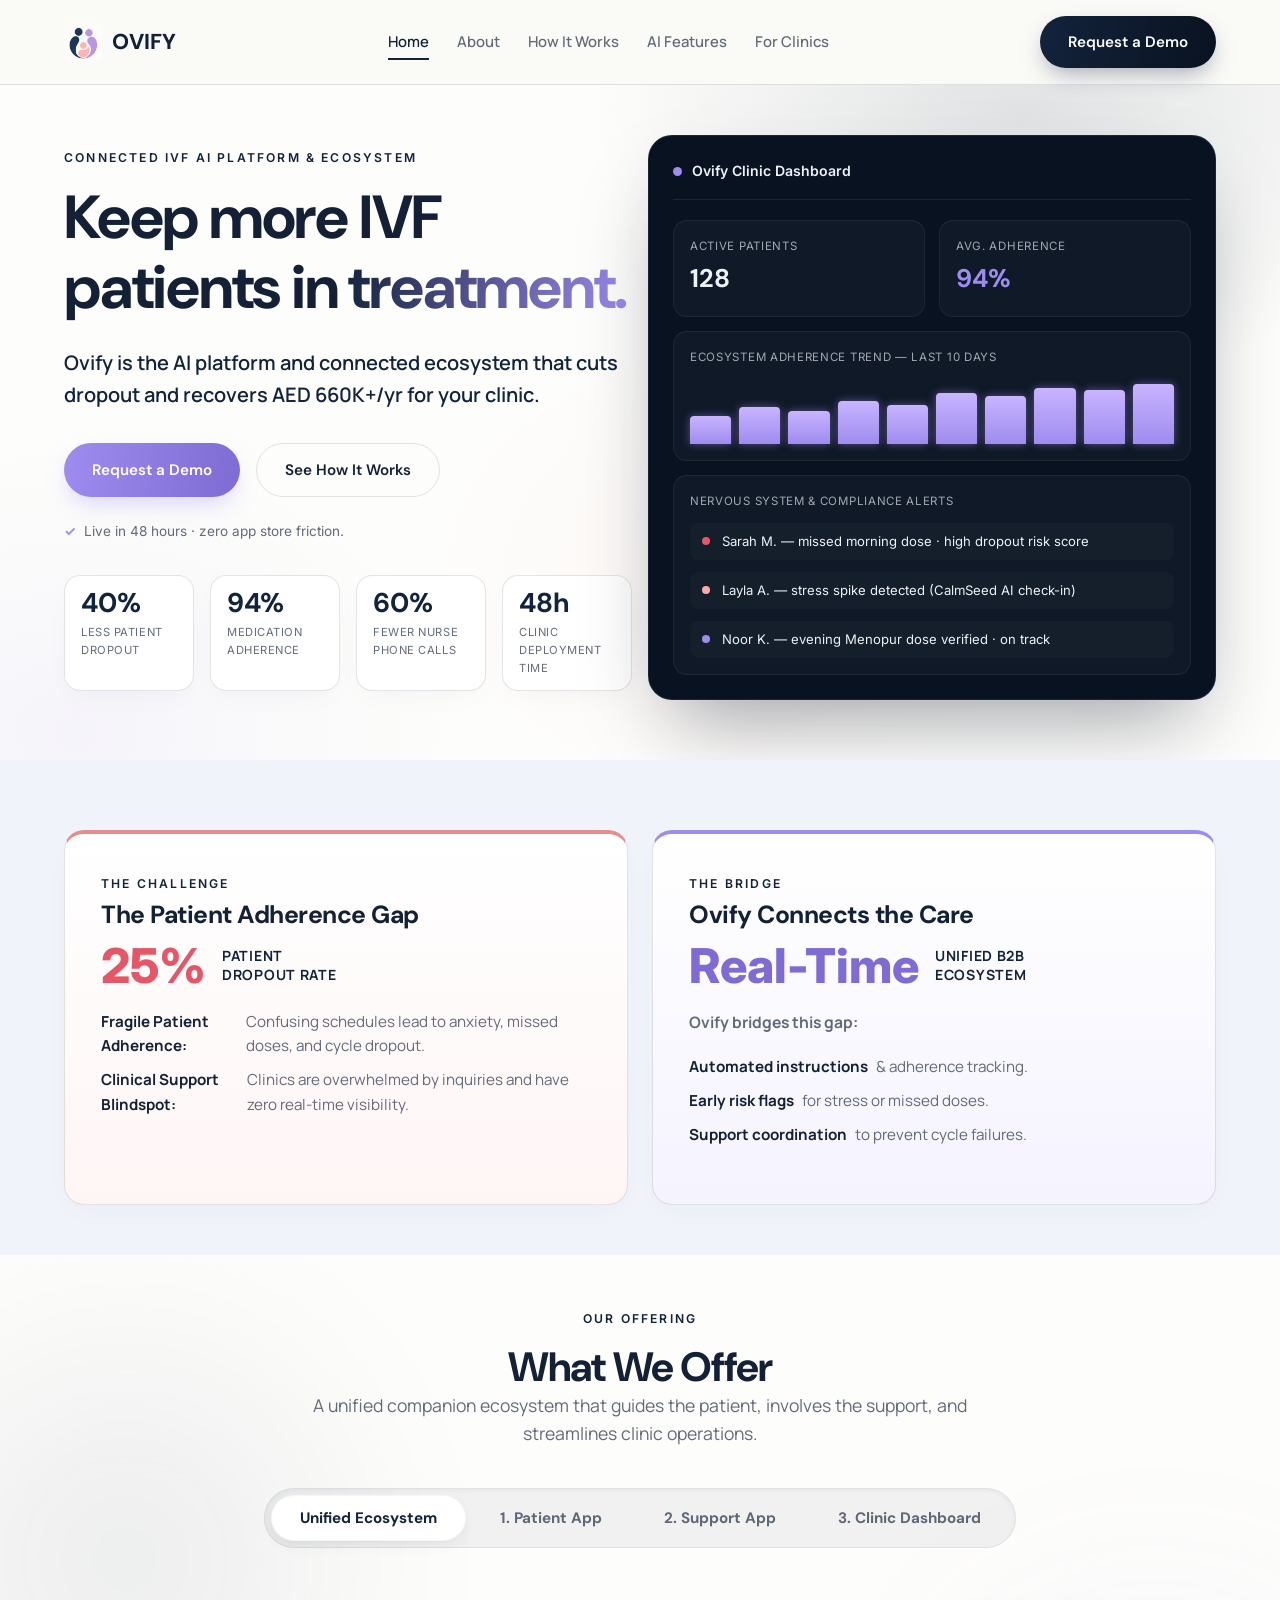
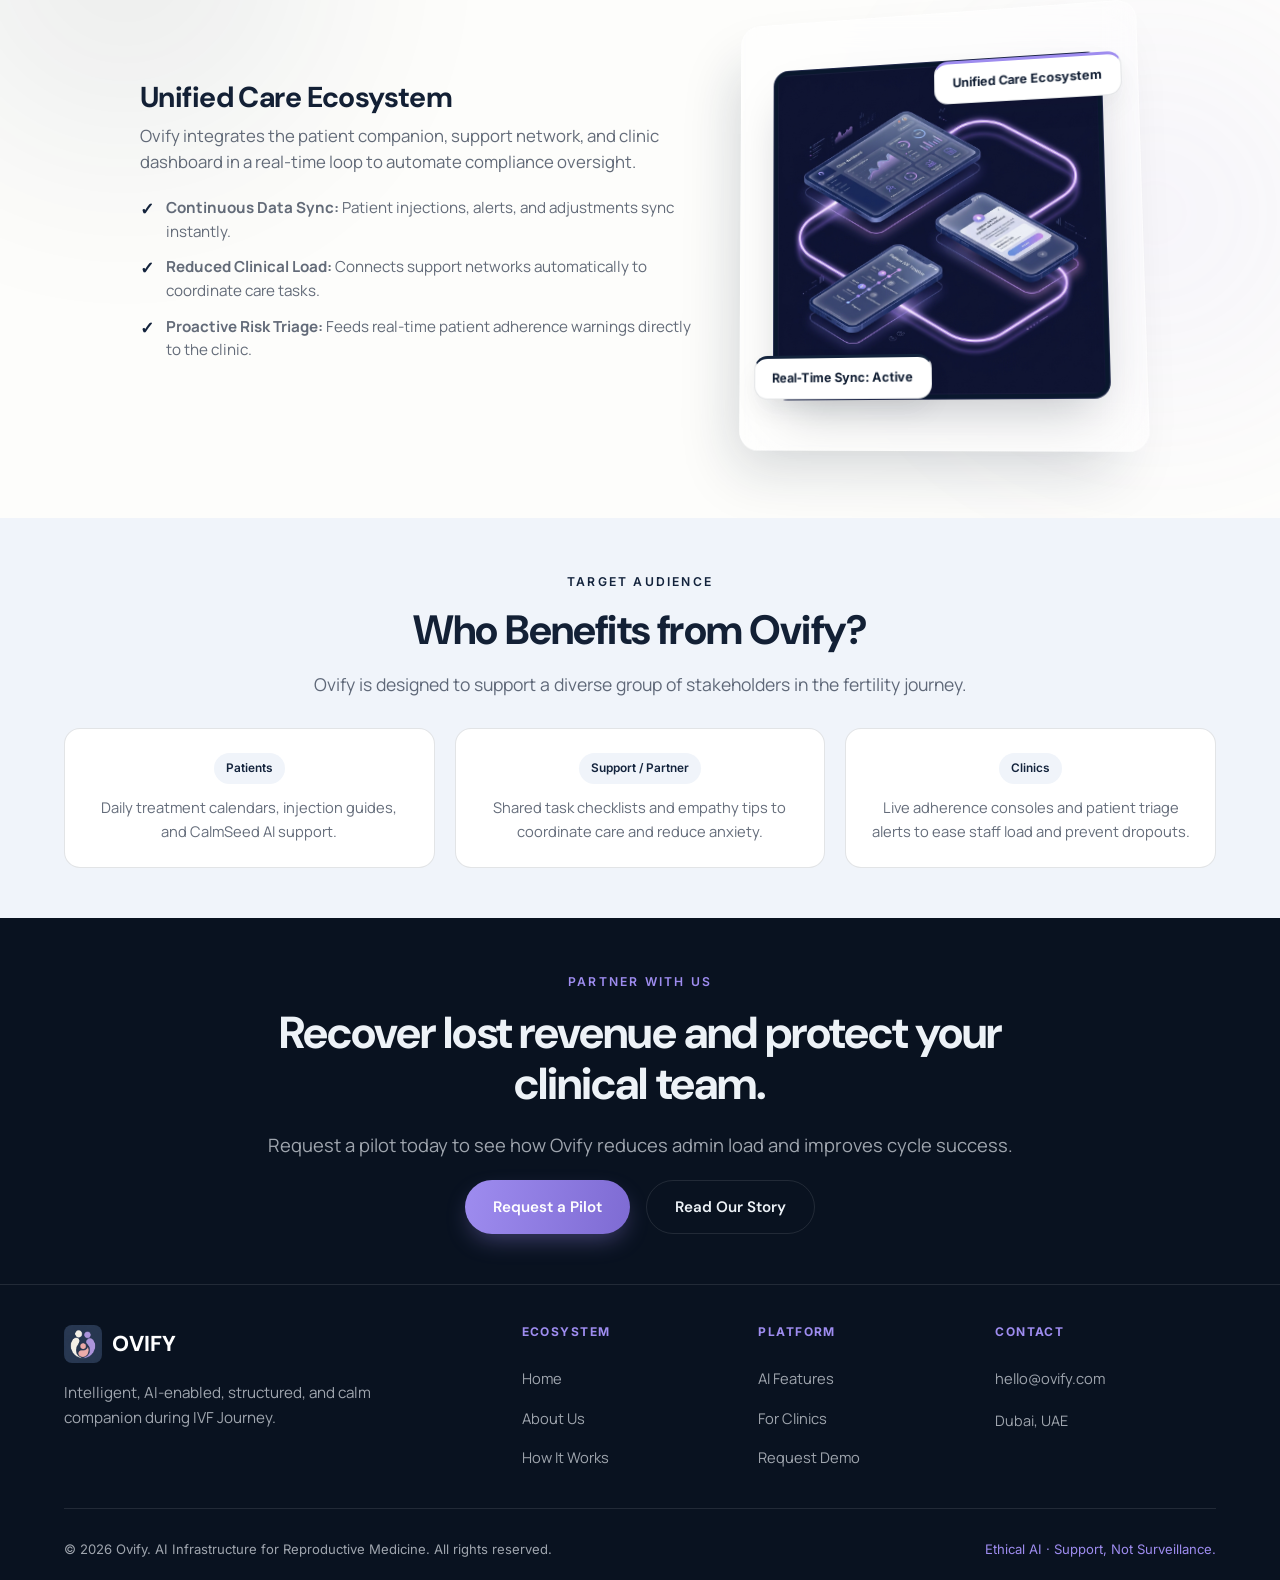
==== index.html @ 23c009db "Reconstruct premium Ovify homepage with refined B2B copy, interactive simulations, and assets" ====
<!DOCTYPE html>
<html lang="en">
<head>
  <meta charset="UTF-8" />
  <meta name="viewport" content="width=device-width, initial-scale=1.0" />
  <title>Ovify — IVF Support, Reimagined</title>
  <meta name="description" content="Ovify is your AI-powered companion, providing emotional grounding and clear protocol guidance for patients, support networks, and clinics through every step of IVF." />

  <link rel="preconnect" href="https://fonts.googleapis.com" />
  <link rel="preconnect" href="https://fonts.gstatic.com" crossorigin />
  <link href="https://fonts.googleapis.com/css2?family=DM+Sans:wght@500;600;700&family=Manrope:wght@400;500;600;700&family=Inter:wght@400;500;600&display=swap" rel="stylesheet" />

  <link rel="stylesheet" href="style.css" />

  <style>
    /* Hero-specific & Live Dashboard Mockup Styles */
    .hero {
      position: relative;
      overflow: hidden;
      padding: 50px 0 60px;
    }

    .hero::before {
      content: "";
      position: absolute;
      inset: 0;
      z-index: 0;
      background:
        radial-gradient(720px 460px at 80% 4%, rgba(19, 35, 60, 0.12), transparent 60%),
        radial-gradient(620px 480px at 6% 96%, rgba(158, 140, 239, 0.08), transparent 60%),
        radial-gradient(520px 380px at 58% 72%, rgba(255, 168, 168, 0.06), transparent 60%);
    }

    .hero .wrap {
      position: relative;
      z-index: 1;
    }

    .hero h1 {
      font-size: clamp(2.5rem, 5vw, 3.8rem);
      margin-bottom: 24px;
    }

    .hero .sub {
      font-size: 1.2rem;
      color: var(--text-dim-dark);
      margin-bottom: 36px;
      max-width: 580px;
    }

    .hero-cta {
      display: flex;
      gap: 16px;
      flex-wrap: wrap;
      margin-bottom: 24px;
    }

    .hero-note {
      font-family: var(--data);
      font-size: 0.85rem;
      color: var(--text-dim-dark);
      display: flex;
      align-items: center;
      gap: 8px;
    }

    .hero-note .tick {
      color: var(--success);
      font-weight: 700;
    }

    /* Stats grid */
    .stats {
      display: grid;
      grid-template-columns: repeat(4, 1fr);
      gap: 16px;
      margin-top: 32px;
      width: 100%;
    }

    .stat {
      border: 1px solid var(--line-dark);
      border-radius: 16px;
      padding: 12px 16px;
      background: var(--white);
      box-shadow: 0 10px 30px -10px rgba(19, 32, 53, 0.05);
      transition: transform 0.3s ease, box-shadow 0.3s ease, border-color 0.3s ease;
    }

    .stat:hover {
      transform: translateY(-2px);
      box-shadow: 0 16px 40px -12px rgba(19, 32, 53, 0.08);
      border-color: var(--lavender);
    }

    .stat .n {
      font-family: var(--head);
      font-weight: 700;
      font-size: 1.7rem;
      color: var(--navy);
      line-height: 1.1;
    }

    .stat .l {
      font-family: var(--data);
      font-size: 0.7rem;
      color: var(--text-dim-dark);
      margin-top: 6px;
      text-transform: uppercase;
      letter-spacing: 0.05em;
    }

    /* Live Clinic Dashboard Simulation Card */
    .mock {
      background: linear-gradient(162deg, var(--navy-deep), var(--dark-slate));
      border: 1px solid rgba(255, 255, 255, 0.08);
      border-radius: 24px;
      padding: 24px;
      box-shadow: 0 40px 80px -24px rgba(9, 18, 32, 0.4);
      color: var(--text-light);
    }

    .mock-top {
      display: flex;
      align-items: center;
      justify-content: space-between;
      margin-bottom: 20px;
      border-bottom: 1px solid rgba(255, 255, 255, 0.08);
      padding-bottom: 16px;
    }

    .mock-title {
      display: flex;
      align-items: center;
      gap: 10px;
      font-family: var(--data);
      font-size: 0.88rem;
      font-weight: 600;
    }

    .live-dot {
      width: 9px;
      height: 9px;
      border-radius: 50%;
      background: var(--success);
      box-shadow: 0 0 0 0 rgba(158, 140, 239, 0.7);
      animation: pulse 2s infinite;
    }

    @keyframes pulse {
      0% { box-shadow: 0 0 0 0 rgba(158, 140, 239, 0.6); }
      70% { box-shadow: 0 0 0 10px rgba(158, 140, 239, 0); }
      100% { box-shadow: 0 0 0 0 rgba(158, 140, 239, 0); }
    }

    .mock-tag {
      font-family: var(--data);
      font-size: 0.68rem;
      letter-spacing: 0.1em;
      text-transform: uppercase;
      color: var(--lavender);
      border: 1px solid rgba(158, 140, 239, 0.3);
      padding: 4px 10px;
      border-radius: 99px;
    }

    .mock-grid {
      display: grid;
      grid-template-columns: 1fr 1fr;
      gap: 14px;
    }

    .kpi {
      background: rgba(255, 255, 255, 0.03);
      border: 1px solid rgba(255, 255, 255, 0.06);
      border-radius: 14px;
      padding: 16px;
    }

    .kpi .k {
      font-family: var(--data);
      font-size: 0.72rem;
      text-transform: uppercase;
      letter-spacing: 0.06em;
      color: var(--text-dim-light);
    }

    .kpi .v {
      font-family: var(--head);
      font-weight: 700;
      font-size: 1.6rem;
      margin-top: 4px;
    }

    .kpi .v.success { color: var(--success); }

    .full {
      grid-column: 1 / -1;
    }

    .chart {
      display: flex;
      align-items: flex-end;
      gap: 8px;
      height: 64px;
      margin-top: 14px;
    }

    .chart span {
      flex: 1;
      border-radius: 4px 4px 0 0;
      background: linear-gradient(180deg, #C8B4FF, var(--lavender));
      box-shadow: 0 0 8px rgba(158, 140, 239, 0.5);
      opacity: 1;
      height: 8px;
      transition: height 1.2s cubic-bezier(0.16, 1, 0.3, 1);
    }

    .alert-item {
      display: flex;
      align-items: center;
      gap: 12px;
      font-family: var(--data);
      font-size: 0.82rem;
      margin-top: 12px;
      padding: 8px 12px;
      background: rgba(255, 255, 255, 0.02);
      border-radius: 8px;
    }

    .alert-item .dot {
      width: 8px;
      height: 8px;
      border-radius: 50%;
      flex-shrink: 0;
    }

    .dot.red { background: var(--error); }
    .dot.amber { background: var(--warning); }
    .dot.success { background: var(--success); }

    /* Why Ovify Exists Section */
    .why-exists {
      background: var(--white);
      position: relative;
    }

    .why-box {
      border: 1px solid var(--line-dark);
      border-radius: var(--radius);
      padding: 24px;
      background: var(--ivory);
      display: grid;
      grid-template-columns: 1fr 1fr;
      gap: 24px;
    }

    .why-text h3 {
      font-size: 1.8rem;
      margin-bottom: 20px;
    }

    .why-text p {
      margin-bottom: 18px;
      color: var(--text-dim-dark);
    }

    .quote-box {
      border-left: 3px solid var(--navy);
      padding-left: 20px;
      margin: 10px 0;
      font-style: italic;
    }

    /* Stakeholders */
    .stakeholders {
      display: grid;
      grid-template-columns: repeat(3, 1fr);
      gap: 20px;
      margin-top: 20px;
    }

    .stakeholder-card {
      border: 1px solid var(--line-dark);
      background: var(--white);
      border-radius: 16px;
      padding: 24px;
      text-align: center;
    }

    .stakeholder-card .tag {
      display: inline-block;
      padding: 6px 12px;
      background: var(--navy-light);
      color: var(--navy);
      border-radius: 99px;
      font-family: var(--data);
      font-size: 0.74rem;
      font-weight: 600;
      margin-bottom: 12px;
    }

    .stakeholder-card p {
      font-size: 0.92rem;
      color: var(--text-dim-dark);
    }

    @media (max-width: 992px) {
      .why-box {
        grid-template-columns: 1fr;
        gap: 32px;
        padding: 32px;
      }
      .stats {
        grid-template-columns: 1fr 1fr;
      }
      .stakeholders {
        grid-template-columns: 1fr;
      }
    }

    @media (max-width: 576px) {
      .stats {
        grid-template-columns: 1fr;
      }
    }

    .card-list {
      list-style: none;
      padding: 0;
      margin-top: 20px;
    }

    .card-list li {
      margin: 12px 0;
      display: flex;
      gap: 12px;
      align-items: flex-start;
      font-size: 0.95rem;
      color: var(--text-dim-dark);
      line-height: 1.55;
    }

    .card-list-check {
      color: var(--lavender);
      font-weight: bold;
      flex-shrink: 0;
      font-size: 1.05rem;
    }

    .card-list-check.navy {
      color: var(--navy);
    }

    /* Premium Dynamic Offer Section Styling */
    #offer {
      position: relative;
      overflow: hidden;
    }

    .offer-glow-container {
      position: absolute;
      inset: 0;
      pointer-events: none;
      z-index: 0;
    }

    .offer-glow-blob {
      position: absolute;
      width: 350px;
      height: 350px;
      border-radius: 50%;
      filter: blur(120px);
      opacity: 0.09;
    }
    .offer-glow-blob.navy-blob {
      background: var(--navy);
      top: 15%;
      left: -50px;
    }
    .offer-glow-blob.lavender-blob {
      background: var(--lavender);
      bottom: 15%;
      right: -50px;
    }

    /* Capsule Button Tab Selector */
    .capsule-wrapper {
      display: flex;
      justify-content: center;
      margin-bottom: 40px;
      position: relative;
      z-index: 5;
    }

    .capsule-selector {
      display: inline-flex;
      background: rgba(19, 35, 60, 0.05);
      border: 1px solid rgba(19, 35, 60, 0.07);
      padding: 6px;
      border-radius: 99px;
      position: relative;
      gap: 6px;
      box-shadow: inset 0 2px 4px rgba(19, 32, 53, 0.04);
    }

    .capsule-btn {
      border: none;
      background: transparent;
      padding: 12px 28px;
      font-family: var(--head);
      font-weight: 700;
      font-size: 0.95rem;
      color: var(--text-dim-dark);
      cursor: pointer;
      border-radius: 99px;
      z-index: 2;
      transition: all 0.3s cubic-bezier(0.16, 1, 0.3, 1);
      display: flex;
      align-items: center;
      gap: 8px;
    }

    .capsule-btn:hover {
      color: var(--text-dark);
    }

    .capsule-btn.active {
      color: var(--navy);
      background: var(--white);
      box-shadow: 0 6px 16px -4px rgba(19, 32, 53, 0.08), 0 2px 4px -2px rgba(19, 32, 53, 0.04);
      border: 1px solid rgba(19, 32, 53, 0.04);
    }

    /* Grid layout */
    .offer-ux-grid {
      display: grid;
      grid-template-columns: 1.15fr 0.85fr;
      gap: 32px;
      align-items: center;
      position: relative;
      z-index: 2;
      max-width: 1000px;
      margin: 0 auto;
    }

    /* Left details container */
    .offer-details-container {
      display: flex;
      flex-direction: column;
      justify-content: center;
    }

    .offer-features-panel {
      display: none;
      animation: fadeIn 0.45s cubic-bezier(0.16, 1, 0.3, 1) forwards;
    }

    .offer-features-panel.active {
      display: block;
    }

    .offer-features-panel h3 {
      font-size: 1.8rem;
      margin-bottom: 8px;
      color: var(--text-dark);
    }

    /* Right 3D Mockup Container */
    .mockup-3d-wrap {
      perspective: 1200px;
      position: relative;
      display: flex;
      justify-content: flex-start;
      align-items: center;
      height: 480px;
    }

    .mockup-3d {
      transform: rotateY(-12deg) rotateX(6deg) rotateZ(-2deg);
      transition: transform 0.6s cubic-bezier(0.16, 1, 0.3, 1), box-shadow 0.6s ease;
      box-shadow: -20px 30px 60px -15px rgba(19, 32, 53, 0.18);
    }

    .mockup-3d-wrap:hover .mockup-3d {
      transform: rotateY(-4deg) rotateX(2deg) rotateZ(0deg) translateY(-8px);
      box-shadow: -10px 40px 80px -20px rgba(19, 32, 53, 0.22);
    }

    /* Floating Badges */
    .floating-badge {
      position: absolute;
      background: var(--white);
      border: 1px solid var(--line-dark);
      border-radius: 14px;
      padding: 10px 18px;
      box-shadow: 0 12px 28px -6px rgba(19, 32, 53, 0.1);
      font-family: var(--data);
      font-size: 0.8rem;
      font-weight: 700;
      display: flex;
      align-items: center;
      gap: 8px;
      z-index: 10;
      pointer-events: none;
      animation: floatBadge 4s infinite ease-in-out;
      transition: all 0.3s ease;
    }

    .floating-badge.badge-top {
      top: 50px;
      right: 15px;
      border-top: 3px solid var(--lavender);
      animation-delay: 0s;
    }

    .floating-badge.badge-bottom {
      bottom: 50px;
      left: 15px;
      border-top: 3px solid var(--navy);
      animation-delay: 2s;
    }

    @keyframes floatBadge {
      0%, 100% { transform: translateY(0); }
      50% { transform: translateY(-8px); }
    }

    /* Preview Container inside 3D frame */
    .offer-preview-container {
      background: rgba(255, 255, 255, 0.4);
      border: 1px solid rgba(255, 255, 255, 0.6);
      border-radius: var(--radius);
      padding: 24px;
      backdrop-filter: blur(20px);
      display: flex;
      flex-direction: column;
      justify-content: center;
      align-items: center;
      min-height: 440px;
      width: 100%;
      max-width: 420px;
    }

    .preview-screen {
      width: 100%;
      height: 100%;
      display: none;
      flex-direction: column;
      animation: scaleIn 0.4s cubic-bezier(0.16, 1, 0.3, 1) forwards;
    }

    .preview-screen.active {
      display: flex;
    }

    /* Phone Mockup Styling */
    .phone-mockup {
      width: 250px;
      height: 370px;
      background: var(--white);
      border: 9px solid var(--navy);
      border-radius: 38px;
      box-shadow: 0 24px 48px -12px rgba(19, 32, 53, 0.15);
      margin: 0 auto;
      overflow: hidden;
      display: flex;
      flex-direction: column;
      font-family: var(--body);
    }

    .phone-bar {
      height: 18px;
      background: var(--navy-light);
      display: flex;
      justify-content: space-between;
      align-items: center;
      padding: 0 16px;
      font-size: 0.65rem;
      color: var(--text-dim-dark);
      font-weight: 700;
    }

    .phone-body {
      padding: 14px;
      flex-grow: 1;
      display: flex;
      flex-direction: column;
      gap: 10px;
      overflow-y: auto;
      background: var(--ivory);
    }

    /* Desktop Mockup Styling */
    .desktop-mockup {
      width: 100%;
      height: 330px;
      background: var(--white);
      border: 1px solid var(--line-dark);
      border-radius: 16px;
      box-shadow: 0 24px 48px -12px rgba(19, 32, 53, 0.12);
      overflow: hidden;
      display: flex;
      flex-direction: column;
    }

    .desktop-header {
      height: 28px;
      background: var(--navy-light);
      border-bottom: 1px solid var(--line-dark);
      display: flex;
      align-items: center;
      padding: 0 12px;
      gap: 6px;
    }

    .desktop-dot {
      width: 8px;
      height: 8px;
      border-radius: 50%;
      background: rgba(19, 32, 53, 0.15);
    }
    .desktop-dot.red { background: #FF5F56; }
    .desktop-dot.amber { background: #FFBD2E; }
    .desktop-dot.green { background: #27C93F; }

    .desktop-body {
      flex-grow: 1;
      padding: 16px;
      background: var(--white);
      display: flex;
      flex-direction: column;
      gap: 14px;
    }

    /* Interactive elements */
    .mini-card {
      background: var(--white);
      border: 1px solid var(--line-dark);
      border-radius: 12px;
      padding: 12px;
      box-shadow: 0 4px 12px rgba(0,0,0,0.02);
      position: relative;
      text-align: left;
    }

    .action-btn {
      width: 100%;
      background: var(--lavender);
      color: var(--white);
      border: none;
      padding: 10px;
      border-radius: 8px;
      font-weight: 700;
      font-size: 0.82rem;
      cursor: pointer;
      transition: all 0.2s ease;
      display: flex;
      justify-content: center;
      align-items: center;
      gap: 6px;
    }
    .action-btn:hover {
      background: var(--lavender-deep);
      transform: translateY(-1px);
    }
    .action-btn.navy-btn {
      background: var(--navy);
    }
    .action-btn.navy-btn:hover {
      background: var(--navy-deep);
    }

    /* Animations */
    @keyframes fadeIn {
      from { opacity: 0; transform: translateY(8px); }
      to { opacity: 1; transform: none; }
    }
    @keyframes scaleIn {
      from { opacity: 0; transform: scale(0.96); }
      to { opacity: 1; transform: scale(1); }
    }

    /* CalmSeed breathing checkin animation */
    .breathing-overlay {
      display: none;
      position: absolute;
      inset: 0;
      background: rgba(253, 253, 251, 0.98);
      z-index: 10;
      flex-direction: column;
      align-items: center;
      justify-content: center;
      padding: 16px;
      text-align: center;
      animation: fadeIn 0.3s ease;
    }

    .breathing-circle-wrap {
      width: 100px;
      height: 100px;
      display: flex;
      align-items: center;
      justify-content: center;
      position: relative;
      margin-bottom: 12px;
    }

    .breathing-circle {
      width: 40px;
      height: 40px;
      background: var(--lavender-light);
      border: 2px solid var(--lavender);
      border-radius: 50%;
      position: absolute;
      transition: all 4s ease-in-out;
      animation: breatheAnimation 8s infinite ease-in-out;
      opacity: 0.8;
    }

    @keyframes breatheAnimation {
      0%, 100% { transform: scale(1); background: var(--lavender-light); }
      50% { transform: scale(1.6); background: #E6E2FF; }
    }

    @media (max-width: 992px) {
      .offer-ux-grid {
        grid-template-columns: 1fr;
        gap: 40px;
      }

      .mockup-3d-wrap {
        height: auto;
      }

      .mockup-3d {
        transform: none;
      }

      .mockup-3d-wrap:hover .mockup-3d {
        transform: none;
      }

      .floating-badge {
        display: none;
      }
    }
  </style>
</head>
<body>

  <!-- ===== HEADER ===== -->
  <header id="header">
    <div class="wrap nav">
      <a href="index.html" class="brand">
        <img src="assets/Logo-OvaSync.jpg" alt="Ovify logo" />
        OVIFY
      </a>
      <nav class="nav-links">
        <a href="index.html" class="active">Home</a>
        <a href="about.html">About</a>
        <a href="how-it-works.html">How It Works</a>
        <a href="ai-features.html">AI Features</a>
        <a href="for-clinics.html">For Clinics</a>
      </nav>
      <a href="contact.html" class="btn btn-primary">Request a Demo</a>
      <button class="burger" id="burger">☰</button>
    </div>
  </header>
  <div class="mmenu" id="mmenu">
    <a href="index.html" class="active">Home</a>
    <a href="about.html">About</a>
    <a href="how-it-works.html">How It Works</a>
    <a href="ai-features.html">AI Features</a>
    <a href="for-clinics.html">For Clinics</a>
    <a href="contact.html">Request a Demo</a>
  </div>

  <!-- ===== HERO SECTION ===== -->
  <section class="hero">
    <div class="wrap grid-2">
      <div class="reveal">
        <span class="eyebrow">Connected IVF AI Platform &amp; Ecosystem</span>
        <h1>Keep more IVF patients in <span class="grad-text">treatment.</span></h1>
        <p class="sub" style="font-weight: 600; color: var(--navy); margin-bottom: 32px; font-size: 1.25rem;">
          Ovify is the AI platform and connected ecosystem that cuts dropout and recovers AED 660K+/yr for your clinic.
        </p>

        <div class="hero-cta" style="margin-bottom: 24px;">
          <a href="contact.html" class="btn btn-accent">Request a Demo</a>
          <a href="how-it-works.html" class="btn btn-ghost">See How It Works</a>
        </div>
        <div class="hero-note" style="margin-bottom: 24px;">
          <span class="tick">✓</span> Live in 48 hours · zero app store friction.
        </div>

        <!-- Stats Grid -->
        <div class="stats" id="stats">
          <div class="stat">
            <div class="n" data-count="40" data-suffix="%">0%</div>
            <div class="l">Less Patient Dropout</div>
          </div>
          <div class="stat">
            <div class="n" data-count="94" data-suffix="%">0%</div>
            <div class="l">Medication Adherence</div>
          </div>
          <div class="stat">
            <div class="n" data-count="60" data-suffix="%">0%</div>
            <div class="l">Fewer Nurse Phone Calls</div>
          </div>
          <div class="stat">
            <div class="n" data-count="48" data-suffix="h">0h</div>
            <div class="l">Clinic Deployment Time</div>
          </div>
        </div>
      </div>

      <!-- Live Dashboard Simulation Mockup -->
      <div class="mock reveal" id="mock">
        <div class="mock-top">
          <div class="mock-title"><span class="live-dot"></span>Ovify Clinic Dashboard</div>
        </div>
        <div class="mock-grid">
          <div class="kpi"><div class="k">Active Patients</div><div class="v">128</div></div>
          <div class="kpi"><div class="k">Avg. Adherence</div><div class="v success">94%</div></div>
          <div class="kpi full">
            <div class="k">Ecosystem Adherence Trend — Last 10 Days</div>
            <div class="chart" id="chart">
              <span data-h="45"></span>
              <span data-h="58"></span>
              <span data-h="52"></span>
              <span data-h="68"></span>
              <span data-h="62"></span>
              <span data-h="80"></span>
              <span data-h="75"></span>
              <span data-h="88"></span>
              <span data-h="85"></span>
              <span data-h="94"></span>
            </div>
          </div>
          <div class="kpi full">
            <div class="k">Nervous System &amp; Compliance Alerts</div>
            <div class="alert-item">
              <span class="dot red"></span>
              <span>Sarah M. — missed morning dose · high dropout risk score</span>
            </div>
            <div class="alert-item">
              <span class="dot amber"></span>
              <span>Layla A. — stress spike detected (CalmSeed AI check-in)</span>
            </div>
            <div class="alert-item">
              <span class="dot success"></span>
              <span>Noor K. — evening Menopur dose verified · on track</span>
            </div>
          </div>
        </div>
      </div>
    </div>
  </section>

  <!-- ===== WHY FERTIQ EXISTS ===== -->
  <!-- ===== WHY OVIFY EXISTS ===== -->
  <section class="why-exists alt">
    <div class="wrap">
      <div class="why-grid reveal">
        <!-- Left Column: The Gap -->
        <div class="why-card challenge-card">
          <div>
            <span class="eyebrow" style="margin-bottom: 8px;">The Challenge</span>
            <h3>The Patient Adherence Gap</h3>
            <div class="why-stat-box">
              <span class="why-stat-number">25%</span>
              <span class="why-stat-label">Patient<br>Dropout Rate</span>
            </div>
            <ul class="bullet-list">
              <li><strong>Fragile Patient Adherence:</strong> Confusing schedules lead to anxiety, missed doses, and cycle dropout.</li>
              <li><strong>Clinical Support Blindspot:</strong> Clinics are overwhelmed by inquiries and have zero real-time visibility.</li>
            </ul>
          </div>
        </div>

        <!-- Right Column: The Bridge -->
        <div class="why-card solution-card">
          <div>
            <span class="eyebrow" style="margin-bottom: 8px;">The Bridge</span>
            <h3>Ovify Connects the Care</h3>
            <div class="why-stat-box">
              <span class="why-stat-number">Real-Time</span>
              <span class="why-stat-label">Unified B2B<br>Ecosystem</span>
            </div>
            <p><strong>Ovify bridges this gap:</strong></p>
            <ul class="bullet-list">
              <li><strong>Automated instructions</strong> &amp; adherence tracking.</li>
              <li><strong>Early risk flags</strong> for stress or missed doses.</li>
              <li><strong>Support coordination</strong> to prevent cycle failures.</li>
            </ul>
          </div>
        </div>
      </div>
    </div>
  </section>

  <!-- ===== WHAT WE OFFER ===== -->
  <section id="offer">
    <!-- Glow blobs inside the section background -->
    <div class="offer-glow-container">
      <div class="offer-glow-blob navy-blob"></div>
      <div class="offer-glow-blob lavender-blob"></div>
    </div>

        <div class="wrap">
      <!-- Centered Section Header -->
      <div class="sec-head reveal" style="text-align: center; margin-bottom: 40px;">
        <span class="eyebrow">Our Offering</span>
        <h2>What We Offer</h2>
        <p style="max-width: 680px; margin: 0 auto;">A unified companion ecosystem that guides the patient, involves the support, and streamlines clinic operations.</p>
      </div>

      <!-- Tab Selector Capsule -->
      <div class="capsule-wrapper reveal">
        <div class="capsule-selector">
          <button class="capsule-btn active" onclick="switchOfferTab('ecosystem')">
            Unified Ecosystem
          </button>
          <button class="capsule-btn" onclick="switchOfferTab('patient')">
            1. Patient App
          </button>
          <button class="capsule-btn" onclick="switchOfferTab('support')">
            2. Support App
          </button>
          <button class="capsule-btn" onclick="switchOfferTab('clinic')">
            3. Clinic Dashboard
          </button>
        </div>
      </div>

      <!-- Two Column Interactive UX Grid -->
      <div class="offer-ux-grid">
        <!-- Left side: Features detail panels -->
        <div class="offer-details-container reveal">
          <!-- Unified Ecosystem Panel -->
          <div class="offer-features-panel active" id="features-ecosystem">
            <h3>Unified Care Ecosystem</h3>
            <p style="color: var(--text-dim-dark); font-size: 1.05rem; margin-bottom: 20px;">
              Ovify integrates the patient companion, support network, and clinic dashboard in a real-time loop to automate compliance oversight.
            </p>
            <ul class="card-list">
              <li>
                <span class="card-list-check navy">✓</span>
                <span><b>Continuous Data Sync:</b> Patient injections, alerts, and adjustments sync instantly.</span>
              </li>
              <li>
                <span class="card-list-check navy">✓</span>
                <span><b>Reduced Clinical Load:</b> Connects support networks automatically to coordinate care tasks.</span>
              </li>
              <li>
                <span class="card-list-check navy">✓</span>
                <span><b>Proactive Risk Triage:</b> Feeds real-time patient adherence warnings directly to the clinic.</span>
              </li>
            </ul>
          </div>

          <!-- Patient App Panel -->
          <div class="offer-features-panel" id="features-patient">
            <h3>1. Patient App</h3>
            <p style="color: var(--text-dim-dark); font-size: 1.05rem; margin-bottom: 20px;">
              White-labeled mobile application that guides patients day-by-day, turning clinic prescriptions into stress-free scheduled actions.
            </p>
            <ul class="card-list">
              <li>
                <span class="card-list-check navy">✓</span>
                <span><b>Daily Protocol Roadmap:</b> Turns complex clinical prescriptions into structured, scheduled checklists and injection guides.</span>
              </li>
              <li>
                <span class="card-list-check navy">✓</span>
                <span><b>CalmSeed Emotional AI:</b> Rhythmical voice analysis and stress-screening with guided respiration to manage pre-injection anxiety.</span>
              </li>
              <li>
                <span class="card-list-check navy">✓</span>
                <span><b>Smart Reminders:</b> Persistent alerts that adapt to user behavior to prevent missed or late injections.</span>
              </li>
            </ul>
          </div>

          <!-- Support/Partner App Panel -->
          <div class="offer-features-panel" id="features-support">
            <h3>2. Support App</h3>
            <p style="color: var(--text-dim-dark); font-size: 1.05rem; margin-bottom: 20px;">
              A collaborative space that involves partners, family, or friends in the fertility journey, sharing the burden and eliminating confusion.
            </p>
            <ul class="card-list">
              <li>
                <span class="card-list-check">✓</span>
                <span><b>Coordinated Action Lists:</b> Shared checklists ensure everyone knows exactly how and when to assist.</span>
              </li>
              <li>
                <span class="card-list-check">✓</span>
                <span><b>Empathy Tips &amp; Prompts:</b> Timely, scientifically backed notifications helping support networks coordinate daily care tasks.</span>
              </li>
              <li>
                <span class="card-list-check">✓</span>
                <span><b>Real-time Adherence Log:</b> Support members receive immediate notifications when doses are checked off, keeping everyone synced.</span>
              </li>
            </ul>
          </div>

          <!-- Clinic Dashboard Panel -->
          <div class="offer-features-panel" id="features-clinic">
            <h3>3. Clinic Dashboard</h3>
            <p style="color: var(--text-dim-dark); font-size: 1.05rem; margin-bottom: 20px;">
              Predictive AI dashboard that tracks patient adherence and flags cycle dropout risks in real time.
            </p>
            <ul class="card-list">
              <li>
                <span class="card-list-check">✓</span>
                <span><b>AI-Enabled Triage Escalation:</b> Automatically identifies early compliance warning signals and alerts nurses before critical dosing windows are missed.</span>
              </li>
              <li>
                <span class="card-list-check">✓</span>
                <span><b>Predictive Dropout Analytics:</b> Forecasts patient dropout risk using voice metrics, stress indices, and behavioral timelines to enable timely clinical support.</span>
              </li>
              <li>
                <span class="card-list-check">✓</span>
                <span><b>Active Adherence Overview:</b> Instant dashboards of completed doses, stress patterns, and real-time patient status logs.</span>
              </li>
            </ul>
          </div>
        </div>

        <!-- Right side: Device Mockups with 3D tilts -->
        <div class="mockup-3d-wrap reveal">
          <div class="offer-preview-container mockup-3d">
            <!-- Floating badges (positioned absolute) -->
            <div class="floating-badge badge-top" id="badge-top">Unified Care Ecosystem</div>
            <div class="floating-badge badge-bottom" id="badge-bottom">Real-Time Sync: Active</div>

            <!-- Screen 0: Unified Ecosystem image mockup -->
            <div class="preview-screen active" id="screen-ecosystem" style="text-align: center; justify-content: center; align-items: center; height: 100%;">
              <img src="assets/ecosystem_essence.png" alt="Unified care loop: patient, support, and clinic" style="max-width: 100%; max-height: 340px; aspect-ratio: 1/1; border-radius: 16px; border: 1px solid rgba(158, 140, 239, 0.15); box-shadow: 0 24px 48px -16px rgba(9, 18, 32, 0.25); background: #0A182E; padding: 4px;" />
            </div>

            <!-- Screen 1: Patient Companion Phone mockup -->
            <div class="preview-screen" id="screen-patient">
              <div class="phone-mockup">
                <div class="phone-bar">
                  <span>9:41</span>
                  <span style="display: inline-flex; align-items: center; gap: 4px;">
                    <svg width="12" height="10" viewBox="0 0 12 10" fill="currentColor" style="opacity: 0.85;"><rect x="0" y="7" width="2" height="3" rx="0.5"/><rect x="3" y="5" width="2" height="5" rx="0.5"/><rect x="6" y="3" width="2" height="7" rx="0.5"/><rect x="9" y="0" width="2" height="10" rx="0.5"/></svg>
                    <svg width="14" height="10" viewBox="0 0 14 10" fill="none" stroke="currentColor" stroke-width="1.2" style="opacity: 0.85;"><rect x="1" y="1" width="10" height="8" rx="1.5"/><path d="M12 3v4" stroke-linecap="round"/></svg>
                  </span>
                </div>
                <div class="phone-body">
                  <div style="font-weight: 700; font-size: 0.85rem; color: var(--navy); margin-bottom: 4px; text-align: left;">Ovify Companion</div>

                  <!-- Injection Card -->
                  <div class="mini-card" id="phone-inject-card">
                    <div style="font-size: 0.72rem; font-weight: bold; color: var(--text-dim-dark); text-transform: uppercase;">Tonight's Action</div>
                    <div style="font-size: 0.82rem; font-weight: bold; color: var(--text-dark); margin: 4px 0;">Inject Menopur 150 IU</div>
                    <div style="font-size: 0.68rem; color: var(--text-dim-dark); margin-bottom: 10px; display: flex; align-items: center; gap: 4px;">
                      <svg width="11" height="11" viewBox="0 0 24 24" fill="none" stroke="currentColor" stroke-width="2" stroke-linecap="round" stroke-linejoin="round" style="flex-shrink: 0;"><circle cx="12" cy="12" r="10"></circle><polyline points="12 6 12 12 16 14"></polyline></svg>
                      Scheduled for 7:00 PM
                    </div>
                    <button class="action-btn navy-btn" id="btn-confirm-inject" onclick="simulateInjectionConfirm()">
                      Confirm Injection
                    </button>
                  </div>

                  <!-- CalmSeed Card -->
                  <div class="mini-card">
                    <div style="font-size: 0.72rem; font-weight: bold; color: var(--text-dim-dark); text-transform: uppercase;">CalmSeed AI</div>
                    <div style="font-size: 0.78rem; color: var(--text-dark); margin: 4px 0 8px;">How are you feeling?</div>
                    <div style="display: flex; gap: 8px; justify-content: space-between;">
                      <button style="flex: 1; border: 1px solid var(--line-dark); padding: 6px; border-radius: 6px; background: var(--white); font-size: 0.7rem; cursor: pointer;" onclick="startBreathingSim('calm')">Calm</button>
                      <button style="flex: 1; border: 1px solid var(--line-dark); padding: 6px; border-radius: 6px; background: var(--white); font-size: 0.7rem; cursor: pointer;" onclick="startBreathingSim('anxious')">Tense</button>
                    </div>
                  </div>
                </div>
              </div>

              <!-- Hidden Breathing Overlay Simulation -->
              <div class="breathing-overlay" id="breath-sim">
                <div class="breathing-circle-wrap">
                  <div class="breathing-circle"></div>
                </div>
                <div style="font-weight: bold; font-size: 0.9rem; color: var(--navy);" id="breath-text">CalmSeed Respiration Assist</div>
                <p style="font-size: 0.75rem; margin: 4px 0 12px; color: var(--text-dim-dark);">Follow the expanding circle: Breathe in... hold... breathe out.</p>
                <button class="action-btn navy-btn" style="width: auto; padding: 6px 14px; font-size: 0.72rem;" onclick="stopBreathingSim()">Exit Check-in</button>
              </div>
            </div>

            <!-- Screen 2: Support Portal Phone mockup -->
            <div class="preview-screen" id="screen-support">
              <div class="phone-mockup">
                <div class="phone-bar">
                  <span>9:41</span>
                  <span style="display: inline-flex; align-items: center; gap: 4px;">
                    <svg width="12" height="10" viewBox="0 0 12 10" fill="currentColor" style="opacity: 0.85;"><rect x="0" y="7" width="2" height="3" rx="0.5"/><rect x="3" y="5" width="2" height="5" rx="0.5"/><rect x="6" y="3" width="2" height="7" rx="0.5"/><rect x="9" y="0" width="2" height="10" rx="0.5"/></svg>
                    <svg width="14" height="10" viewBox="0 0 14 10" fill="none" stroke="currentColor" stroke-width="1.2" style="opacity: 0.85;"><rect x="1" y="1" width="10" height="8" rx="1.5"/><path d="M12 3v4" stroke-linecap="round"/></svg>
                  </span>
                </div>
                <div class="phone-body">
                  <div style="font-weight: 700; font-size: 0.85rem; color: var(--navy); margin-bottom: 4px; text-align: left;">Support App</div>

                  <!-- Adherence Card -->
                  <div class="mini-card" style="border-left: 3px solid var(--lavender);">
                    <div style="font-size: 0.72rem; font-weight: bold; color: var(--lavender-deep); text-transform: uppercase;">Sarah's Progress</div>
                    <div style="font-size: 0.82rem; font-weight: bold; color: var(--text-dark); margin: 4px 0;">Menopur Dose Complete</div>
                    <div style="font-size: 0.68rem; color: var(--success); font-weight: bold;">Logged at 7:02 PM ✓</div>
                  </div>

                  <!-- Coordinated Care Card -->
                  <div class="mini-card" id="support-milestone-card">
                    <div style="font-size: 0.72rem; font-weight: bold; color: var(--lavender-deep); text-transform: uppercase; margin-bottom: 4px;">Milestone Coordination</div>
                    <div style="font-size: 0.8rem; font-weight: bold; color: var(--text-dark); margin-bottom: 4px;">Ultrasound Scan Appointment</div>
                    <div style="font-size: 0.68rem; color: var(--text-dim-dark); margin-bottom: 8px;">⏰ Tomorrow at 8:30 AM · Dubai Clinic</div>
                    <div id="support-milestone-action" style="display: flex; justify-content: space-between; align-items: center;">
                      <span style="font-size: 0.62rem; color: var(--text-dim-dark);">Task: Drive Sarah to Clinic</span>
                      <button style="font-size: 0.65rem; padding: 3px 8px; background: var(--lavender); color: var(--white); border: none; border-radius: 4px; cursor: pointer;" onclick="confirmDriveTask()">Accept Task</button>
                    </div>
                  </div>

                  <!-- Empathy Tips Card -->
                  <div class="mini-card" style="background: var(--lavender-light); border-color: rgba(158, 140, 239, 0.2);">
                    <div style="font-size: 0.72rem; font-weight: bold; color: var(--lavender-deep); text-transform: uppercase;">Empathy Tip</div>
                    <div style="font-size: 0.75rem; color: var(--text-dark); margin-top: 4px;">
                      Sarah's hormone levels peak tonight. Take over meal prep and suggest a 5-min walk to ease stress.
                    </div>
                  </div>
                </div>
              </div>
            </div>

            <!-- Screen 3: Clinic Console Desktop mockup -->
                        <!-- Screen 3: Clinic Dashboard Desktop mockup -->
                                </div>
                  </div>
                </div>
              </div>

              <!-- Screen 3: Clinic Dashboard Desktop mockup -->
              <div class="preview-screen" id="screen-clinic">
                <div class="desktop-body" style="gap: 10px;">
                  <div style="display: flex; justify-content: space-between; align-items: center; border-bottom: 1px solid var(--line-dark); padding-bottom: 6px; text-align: left;">
                    <span style="font-weight: 700; font-size: 0.8rem; color: var(--navy);">Clinic Dashboard</span>
                    <span style="font-size: 0.6rem; padding: 2px 6px; background: rgba(39, 201, 63, 0.1); color: var(--success); border-radius: 4px; font-weight: bold;">AI ACTIVE</span>
                  </div>

                  <!-- Mini Stats & Graph Row -->
                  <div style="display: grid; grid-template-columns: 1fr 1.2fr; gap: 8px;">
                    <!-- Stat Card -->
                    <div style="background: var(--navy-light); border: 1px solid var(--line-dark); border-radius: 6px; padding: 6px; text-align: left; display: flex; flex-direction: column; justify-content: center;">
                      <div style="font-size: 0.52rem; font-weight: bold; color: var(--text-dim-dark); text-transform: uppercase; letter-spacing: 0.5px;">Clinic Risk Forecast</div>
                      <div style="font-size: 0.82rem; font-weight: 800; color: var(--navy); margin: 1px 0;">98.4% <span style="font-size: 0.55rem; color: var(--success); font-weight: bold;">✓ Optimal</span></div>
                      <div style="font-size: 0.52rem; color: var(--text-dim-dark);">AI dropout risk: Low</div>
                    </div>

                    <!-- SVG Sparkline Graph -->
                    <div style="background: var(--white); border: 1px solid var(--line-dark); border-radius: 6px; padding: 4px 6px; display: flex; flex-direction: column; justify-content: space-between; position: relative;">
                      <div style="font-size: 0.52rem; font-weight: bold; color: var(--text-dim-dark); text-transform: uppercase; text-align: left;">Adherence Trend (AI Predictor)</div>
                      <div style="height: 18px; margin-top: 2px; overflow: visible;">
                        <svg viewBox="0 0 100 30" width="100%" height="100%" preserveAspectRatio="none" style="overflow: visible;">
                          <defs>
                            <linearGradient id="sparkline-grad" x1="0" y1="0" x2="0" y2="1">
                              <stop offset="0%" stop-color="var(--gold)" stop-opacity="0.3"></stop>
                              <stop offset="100%" stop-color="var(--gold)" stop-opacity="0.0"></stop>
                            </linearGradient>
                          </defs>
                          <path d="M 0 25 Q 15 15 30 18 T 60 10 T 80 5 T 100 12 L 100 30 L 0 30 Z" fill="url(#sparkline-grad)"></path>
                          <path d="M 0 25 Q 15 15 30 18 T 60 10 T 80 5 T 100 12" fill="none" stroke="var(--gold)" stroke-width="1.8" stroke-linecap="round"></path>
                          <circle cx="80" cy="5" r="2" fill="var(--gold-deep)"></circle>
                        </svg>
                      </div>
                      <div style="display: flex; justify-content: space-between; font-size: 0.45rem; color: var(--text-dim-dark); margin-top: 1px;">
                        <span>Day 1</span>
                        <span>Day 8 (Stim)</span>
                        <span>Day 14</span>
                      </div>
                    </div>
                  </div>

                  <!-- Patient status list -->
                  <div style="display: flex; flex-direction: column; gap: 6px; text-align: left;">
                    <div style="display: flex; justify-content: space-between; align-items: center; background: #FFF5F5; border: 1px solid #FFE3E3; padding: 6px; border-radius: 6px;" id="clinic-sarah-row">
                      <span style="font-size: 0.7rem; font-weight: bold; color: var(--navy);">Sarah M.</span>
                      <span style="font-size: 0.6rem; color: var(--error); font-weight: bold;">Missed Dose Alert (3h)</span>
                      <button style="font-size: 0.6rem; padding: 3px 6px; background: var(--navy); color: var(--white); border: none; border-radius: 4px; cursor: pointer;" onclick="openProtocolEditor()">Adjust</button>
                    </div>
                    <div style="display: flex; justify-content: space-between; align-items: center; background: #F8F7FF; border: 1px solid var(--line-dark); padding: 6px; border-radius: 6px;">
                      <span style="font-size: 0.7rem; font-weight: bold; color: var(--navy);">Noor K.</span>
                      <span style="font-size: 0.6rem; color: var(--gold-deep); font-weight: bold;">✓ Dose Confirmed</span>
                      <span style="font-size: 0.58rem; color: var(--text-dim-dark);">7:02 PM</span>
                    </div>
                  </div>
                <div class="desktop-body">
                  <div style="display: flex; justify-content: space-between; align-items: center; border-bottom: 1px solid var(--line-dark); padding-bottom: 8px; text-align: left;">
                    <span style="font-weight: 700; font-size: 0.8rem; color: var(--navy);">Clinic Command Console</span>
                    <span style="font-size: 0.6rem; padding: 2px 6px; background: var(--lavender-light); color: var(--lavender-deep); border-radius: 4px; font-weight: bold;">LIVE SYNC</span>
                  </div>

                  <!-- Patient status list -->
                  <div style="display: flex; flex-direction: column; gap: 8px; text-align: left;">
                    <div style="display: flex; justify-content: space-between; align-items: center; background: #FFF5F5; border: 1px solid #FFE3E3; padding: 8px; border-radius: 8px;" id="clinic-sarah-row">
                      <span style="font-size: 0.75rem; font-weight: bold; color: var(--navy);">Sarah M.</span>
                      <span style="font-size: 0.65rem; color: var(--error); font-weight: bold;">Alert: Missed Dose (3h)</span>
                      <button style="font-size: 0.65rem; padding: 4px 8px; background: var(--navy); color: var(--white); border: none; border-radius: 4px; cursor: pointer;" onclick="openProtocolEditor()">Adjust</button>
                    </div>
                    <div style="display: flex; justify-content: space-between; align-items: center; background: #F8F7FF; border: 1px solid var(--line-dark); padding: 8px; border-radius: 8px;">
                      <span style="font-size: 0.75rem; font-weight: bold; color: var(--navy);">Noor K.</span>
                      <span style="font-size: 0.65rem; color: var(--lavender-deep); font-weight: bold;">✓ Dose Confirmed</span>
                      <span style="font-size: 0.62rem; color: var(--text-dim-dark);">7:02 PM</span>
                    </div>
                  </div>

                  <!-- Hidden Protocol Adjustment Editor -->
                  <div id="protocol-editor" style="display: none; background: #F8F7FF; border: 1px solid rgba(158, 140, 239, 0.3); border-radius: 8px; padding: 10px; animation: fadeIn 0.2s ease; text-align: left;">
                    <div style="font-size: 0.72rem; font-weight: bold; margin-bottom: 6px; color: var(--text-dark);">Modify Sarah M. Protocol</div>
                    <div style="display: flex; gap: 8px; align-items: center; margin-bottom: 8px;">
                      <span style="font-size: 0.68rem; color: var(--text-dim-dark);">New Gonal-F:</span>
                      <select id="dose-val" style="font-size: 0.68rem; padding: 2px;">
                        <option>150 IU</option>
                        <option selected>225 IU (Increase)</option>
                        <option>300 IU</option>
                      </select>
                    </div>
                    <button class="action-btn" style="padding: 6px; font-size: 0.68rem;" onclick="saveProtocolChange()">
                      Sync 225 IU to App
                    </button>
                  </div>
                </div>
              </div>
            </div>

          </div>
        </div>
      </div>
    </div>
  </section>

  <!-- ===== WHO BENEFITS ===== -->
  <section class="alt">
    <div class="wrap">
      <div class="sec-head reveal">
        <span class="eyebrow">Target Audience</span>
        <h2>Who Benefits from Ovify?</h2>
        <p>Ovify is designed to support a diverse group of stakeholders in the fertility journey.</p>
      </div>

      <div class="stakeholders reveal">
        <div class="stakeholder-card">
          <span class="tag">Patients</span>
          <p>Daily treatment calendars, injection guides, and CalmSeed AI support.</p>
        </div>
        <div class="stakeholder-card">
          <span class="tag">Support / Partner</span>
          <p>Shared task checklists and empathy tips to coordinate care and reduce anxiety.</p>
        </div>
        <div class="stakeholder-card">
          <span class="tag">Clinics</span>
          <p>Live adherence consoles and patient triage alerts to ease staff load and prevent dropouts.</p>
        </div>
      </div>
    </div>
  </section>

  <!-- ===== FINAL CTA ===== -->
  <section class="dark" style="text-align: center; position: relative; overflow: hidden;">
    <div class="wrap reveal" style="max-width: 800px; z-index: 1; position: relative;">
      <span class="eyebrow light">Partner With Us</span>
      <h2 style="font-size: clamp(1.8rem, 3.5vw, 3rem); margin-bottom: 20px;">Recover lost revenue and protect your clinical team.</h2>
      <p style="color: var(--text-dim-light); font-size: 1.15rem; margin-bottom: 20px;">Request a pilot today to see how Ovify reduces admin load and improves cycle success.</p>
      <div style="display: flex; gap: 16px; justify-content: center; flex-wrap: wrap;">
        <a href="contact.html" class="btn btn-accent">Request a Pilot</a>
        <a href="about.html" class="btn btn-ghost-light">Read Our Story</a>
      </div>
    </div>
  </section>

  <!-- ===== FOOTER ===== -->
  <footer>
    <div class="wrap">
      <div class="foot-grid">
        <div>
          <a href="index.html" class="brand">
            <img src="assets/Logo-BlueBackground.jpg" alt="Ovify logo" />
            OVIFY
          </a>
          <p class="foot-about">Intelligent, AI-enabled, structured, and calm companion during IVF Journey.</p>
        </div>
        <div class="foot-col">
          <h4>Ecosystem</h4>
          <a href="index.html">Home</a>
          <a href="about.html">About Us</a>
          <a href="how-it-works.html">How It Works</a>
        </div>
        <div class="foot-col">
          <h4>Platform</h4>
          <a href="ai-features.html">AI Features</a>
          <a href="for-clinics.html">For Clinics</a>
          <a href="contact.html">Request Demo</a>
        </div>
        <div class="foot-col">
          <h4>Contact</h4>
          <a href="mailto:hello@ovify.com">hello@ovify.com</a>
          <p style="font-size: 0.9rem; color: var(--text-dim-light); margin-top: 10px;">Dubai, UAE</p>
        </div>
      </div>
      <div class="foot-bottom">
        <span>© 2026 Ovify. AI Infrastructure for Reproductive Medicine. All rights reserved.</span>
        <span>Ethical AI · Support, Not Surveillance.</span>
      </div>
    </div>
  </footer>

  <script>
    // Header shadow on scroll
    const header = document.getElementById('header');
    window.addEventListener('scroll', () => {
      header.classList.toggle('scrolled', window.scrollY > 10);
    });

    // Mobile menu toggle
    const burger = document.getElementById('burger');
    const mmenu = document.getElementById('mmenu');
    burger.onclick = () => mmenu.classList.toggle('open');
    mmenu.querySelectorAll('a').forEach(link => {
      link.onclick = () => mmenu.classList.remove('open');
    });

    // Scroll Reveal Intersection Observer
    const io = new IntersectionObserver((entries) => {
      entries.forEach(entry => {
        if (entry.isIntersecting) {
          entry.target.classList.add('in');
          io.unobserve(entry.target);
        }
      });
    }, { threshold: 0.12 });
    document.querySelectorAll('.reveal').forEach(el => io.observe(el));

    // Animate mockup chart bars when visible
    const chart = document.getElementById('chart');
    const mockObserver = new IntersectionObserver((entries, observer) => {
      entries.forEach(entry => {
        if (entry.isIntersecting) {
          chart.querySelectorAll('span').forEach(s => {
            s.style.height = s.dataset.h + '%';
          });
          observer.disconnect();
        }
      });
    }, { threshold: 0.25 });
    mockObserver.observe(document.getElementById('mock'));

    // Count-up stats animation
    function countUp(el) {
      const target = +el.dataset.count;
      const pre = el.dataset.prefix || '';
      const suf = el.dataset.suffix || '';
      let current = 0;
      const steps = 50;
      const increment = target / steps;

      const timer = setInterval(() => {
        current += increment;
        if (current >= target) {
          el.textContent = pre + target + suf;
          clearInterval(timer);
        } else {
          el.textContent = pre + Math.floor(current) + suf;
        }
      }, 20);
    }

    const statsObserver = new IntersectionObserver((entries, observer) => {
      entries.forEach(entry => {
        if (entry.isIntersecting) {
          entry.target.querySelectorAll('[data-count]').forEach(countUp);
          observer.disconnect();
        }
      });
    }, { threshold: 0.3 });
    statsObserver.observe(document.getElementById('stats'));

    // Interactive Tab Switching for "What We Offer"
    function switchOfferTab(tabName) {
      // Deactivate all tabs & content panels
      document.querySelectorAll('.capsule-btn').forEach(btn => btn.classList.remove('active'));
      document.querySelectorAll('.offer-features-panel').forEach(panel => panel.classList.remove('active'));
      document.querySelectorAll('.preview-screen').forEach(screen => screen.classList.remove('active'));

      // Activate target tab & panels
      const targetBtn = document.querySelector(`button[onclick*="'${tabName}'"]`);
      const targetPanel = document.getElementById(`features-${tabName}`);
      const targetScreen = document.getElementById(`screen-${tabName}`);

      if (targetBtn) targetBtn.classList.add('active');
      if (targetPanel) targetPanel.classList.add('active');
      if (targetScreen) targetScreen.classList.add('active');

      updateBadges(tabName);
    }

    // Dynamic floating badge updates
    function updateBadges(tabName) {
      const topBadge = document.getElementById('badge-top');
      const bottomBadge = document.getElementById('badge-bottom');

      if (!topBadge || !bottomBadge) return;

      if (tabName === 'ecosystem') {
        topBadge.innerHTML = 'Unified Care Ecosystem';
        bottomBadge.innerHTML = 'Real-Time Sync: Active';
      } else if (tabName === 'patient') {
        topBadge.innerHTML = 'Patient Adherence: 94%';
        bottomBadge.innerHTML = 'Stress Level: Stable';
      } else if (tabName === 'support') {
        topBadge.innerHTML = 'Support App: Active';
        bottomBadge.innerHTML = 'Empathy Prompts Sent';
      } else if (tabName === 'clinic') {
        topBadge.innerHTML = 'AI Risk Dashboard';
        bottomBadge.innerHTML = 'Alert: 1 Patient Risk Flagged';
      }
    }

    // SIMULATIONS inside the previews

    // Patient app injection simulator
    function simulateInjectionConfirm() {
      const btn = document.getElementById('btn-confirm-inject');
      const card = document.getElementById('phone-inject-card');

      btn.innerHTML = 'Syncing...';
      btn.disabled = true;

      setTimeout(() => {
        card.innerHTML = `
          <div style="font-size: 0.72rem; font-weight: bold; color: #27C93F; text-transform: uppercase;">Action Synced ✓</div>
          <div style="font-size: 0.82rem; font-weight: bold; color: var(--text-dark); margin: 4px 0;">Menopur 150 IU</div>
          <div style="font-size: 0.68rem; color: var(--text-dim-dark); margin-bottom: 4px;">Verified at 7:02 PM</div>
          <div style="font-size: 0.62rem; color: #9E8CEF; font-weight: bold;">Logged to Clinic Dashboard</div>
        `;
      }, 1500);
    }

    // CalmSeed stress AI breathing checkin simulator
    function startBreathingSim(mood) {
      const overlay = document.getElementById('breath-sim');
      const text = document.getElementById('breath-text');
      overlay.style.display = 'flex';

      if (mood === 'anxious') {
        text.innerHTML = 'CalmSeed Stress Active';
      } else {
        text.innerHTML = 'CalmSeed General Wellness';
      }
    }

    function stopBreathingSim() {
      document.getElementById('breath-sim').style.display = 'none';
    }

    // Support milestone drive task simulator
    function confirmDriveTask() {
      const actionBox = document.getElementById('support-milestone-action');
      if (!actionBox) return;

      actionBox.innerHTML = `
        <span style="font-size: 0.68rem; color: var(--success); font-weight: bold; display: flex; align-items: center; gap: 4px;">
          <svg width="10" height="10" viewBox="0 0 24 24" fill="none" stroke="currentColor" stroke-width="3" stroke-linecap="round" stroke-linejoin="round"><polyline points="20 6 9 17 4 12"></polyline></svg>
          Task Accepted &amp; Confirmed
        </span>
      `;

      const body = actionBox.closest('.phone-body');
      const toast = document.createElement('div');
      toast.style.position = 'absolute';
      toast.style.bottom = '10px';
      toast.style.left = '10px';
      toast.style.right = '10px';
      toast.style.background = 'var(--navy)';
      toast.style.color = 'var(--white)';
      toast.style.fontSize = '0.68rem';
      toast.style.padding = '8px';
      toast.style.borderRadius = '6px';
      toast.style.textAlign = 'center';
      toast.style.boxShadow = '0 4px 12px rgba(0,0,0,0.15)';
      toast.style.animation = 'fadeIn 0.2s ease';
      toast.innerHTML = 'Ride logged & synchronized with Sarah\'s app!';

      body.appendChild(toast);
      setTimeout(() => {
        toast.style.animation = 'fadeOut 0.2s ease';
        setTimeout(() => toast.remove(), 200);
      }, 2000);
    }

    // Clinic Dashboard protocol modification
    function openProtocolEditor() {
      document.getElementById('protocol-editor').style.display = 'block';
    }

    // Clinic Dashboard protocol save simulator
    function saveProtocolChange() {
      const select = document.getElementById('dose-val');
      const val = select.value;
      const editor = document.getElementById('protocol-editor');
      const row = document.getElementById('clinic-sarah-row');

      editor.innerHTML = `<div style="font-size: 0.72rem; color: var(--lavender-deep); font-weight: bold; text-align: center;">Syncing protocol change...</div>`;

      setTimeout(() => {
        editor.style.display = 'none';
        row.style.background = '#F0FFF4';
        row.style.borderColor = '#C6F6D5';
        row.innerHTML = `
          <span style="font-size: 0.75rem; font-weight: bold; color: var(--navy);">Sarah M.</span>
          <span style="font-size: 0.65rem; color: #27C93F; font-weight: bold;">✓ Protocol Synced (${val})</span>
          <span style="font-size: 0.62rem; color: var(--text-dim-dark);">Just now</span>
        `;
      }, 1500);
    }
  </script>
</body>
</html>
---- style.css ----
/* ==========================================
   Ovify Style System & Shared Layouts
   ========================================== */

:root {
  /* Colors */
  --navy: #13233C;
  --navy-deep: #091220;
  --navy-light: #F0F4FA;
  --lavender: #9E8CEF;
  --lavender-deep: #7E6BD3;
  --lavender-light: #F5F3FF;
  --blush: #FFA8A8;
  --blush-deep: #E58C8C;
  --blush-light: #FFF5F5;
  --ivory: #FDFDFB;
  --white: #FFFFFF;
  --dark-slate: #091220;
  --dark-slate-2: #050B14;
  --success: #9E8CEF;
  --warning: #FFA8A8;
  --error: #E55767;

  /* Text and Lines */
  --text-dark: #132035;
  --text-light: #EDF2F7;
  --text-dim-dark: rgba(19, 32, 53, 0.66);
  --text-dim-light: rgba(237, 242, 247, 0.66);
  --line-dark: rgba(19, 32, 53, 0.12);
  --line-light: rgba(255, 255, 255, 0.1);

  /* Dimensions & Settings */
  --maxw: 1200px;
  --radius: 20px;
  --radius-sm: 10px;

  /* Typography */
  --head: 'DM Sans', sans-serif;
  --body: 'Manrope', sans-serif;
  --data: 'Inter', sans-serif;
}

* {
  box-sizing: border-box;
  margin: 0;
  padding: 0;
}

html {
  scroll-behavior: smooth;
}

body {
  font-family: var(--body);
  background-color: var(--ivory);
  color: var(--text-dark);
  line-height: 1.6;
  -webkit-font-smoothing: antialiased;
  overflow-x: hidden;
}

h1, h2, h3, h4 {
  font-family: var(--head);
  font-weight: 700;
  line-height: 1.15;
  letter-spacing: -0.02em;
  color: var(--text-dark);
}

a {
  color: inherit;
  text-decoration: none;
}

img {
  max-width: 100%;
  display: block;
}

/* ==========================================
   Utility Classes
   ========================================== */

.wrap {
  max-width: var(--maxw);
  margin: 0 auto;
  padding: 0 24px;
}

.eyebrow {
  font-family: var(--data);
  font-size: 0.76rem;
  font-weight: 600;
  letter-spacing: 0.18em;
  text-transform: uppercase;
  color: var(--navy);
  display: inline-block;
  margin-bottom: 16px;
}

.eyebrow.light {
  color: var(--lavender);
}

.grad-text {
  background: linear-gradient(100deg, var(--navy), var(--lavender));
  -webkit-background-clip: text;
  background-clip: text;
  -webkit-text-fill-color: transparent;
}

.grad-text-light {
  background: linear-gradient(100deg, var(--lavender), #E6E0FF);
  -webkit-background-clip: text;
  background-clip: text;
  -webkit-text-fill-color: transparent;
}

/* Section Containers */
section {
  padding: 50px 0;
}

section.dark {
  background-color: var(--dark-slate);
  color: var(--text-light);
}

section.dark h1,
section.dark h2,
section.dark h3,
section.dark h4 {
  color: var(--text-light);
}

section.alt {
  background-color: var(--navy-light);
}

.sec-head {
  max-width: 700px;
  margin: 0 auto 30px;
  text-align: center;
}

.sec-head h2 {
  font-size: clamp(2rem, 3.2vw, 2.75rem);
}

.sec-head p {
  color: var(--text-dim-dark);
  font-size: 1.1rem;
  margin-top: 16px;
}

.sec-head.light p {
  color: var(--text-dim-light);
}

/* Buttons */
.btn {
  display: inline-flex;
  align-items: center;
  gap: 8px;
  font-family: var(--head);
  font-weight: 600;
  font-size: 0.95rem;
  padding: 14px 28px;
  border-radius: 999px;
  cursor: pointer;
  border: none;
  transition: all 0.2s cubic-bezier(0.16, 1, 0.3, 1);
}

.btn-primary {
  background: linear-gradient(100deg, var(--navy), var(--navy-deep));
  color: var(--white);
  box-shadow: 0 10px 24px -6px rgba(19, 35, 60, 0.4);
}

.btn-primary:hover {
  transform: translateY(-2px);
  box-shadow: 0 14px 30px -6px rgba(19, 35, 60, 0.6);
}

.btn-accent {
  background: linear-gradient(100deg, var(--lavender), var(--lavender-deep));
  color: var(--white);
  box-shadow: 0 10px 24px -6px rgba(158, 140, 239, 0.4);
}

.btn-accent:hover {
  transform: translateY(-2px);
  box-shadow: 0 14px 30px -6px rgba(158, 140, 239, 0.6);
}

.btn-ghost {
  background: transparent;
  color: var(--text-dark);
  border: 1px solid var(--line-dark);
}

.btn-ghost:hover {
  background: rgba(19, 35, 60, 0.06);
  transform: translateY(-2px);
}

.btn-ghost-light {
  background: transparent;
  color: var(--text-light);
  border: 1px solid var(--line-light);
}

.btn-ghost-light:hover {
  background: rgba(255, 255, 255, 0.08);
  transform: translateY(-2px);
}

/* Grid Layouts */
.grid-2 {
  display: grid;
  grid-template-columns: 1fr 1fr;
  gap: 16px;
  align-items: center;
}

.grid-3 {
  display: grid;
  grid-template-columns: repeat(3, 1fr);
  gap: 16px;
}

/* Cards */
.card {
  background: var(--white);
  border: 1px solid var(--line-dark);
  border-radius: var(--radius);
  padding: 24px;
  transition: all 0.25s cubic-bezier(0.16, 1, 0.3, 1);
  position: relative;
  overflow: hidden;
}

.card:hover {
  transform: translateY(-6px);
  border-color: var(--navy);
  box-shadow: 0 16px 36px -12px rgba(19, 35, 60, 0.15);
}

.card.dark {
  background: linear-gradient(165deg, var(--navy-deep), var(--dark-slate));
  border: 1px solid rgba(255, 255, 255, 0.08);
  color: var(--text-light);
}

.card.dark:hover {
  border-color: var(--lavender);
  box-shadow: 0 16px 36px -12px rgba(158, 140, 239, 0.2);
}

.card .icon-wrap {
  width: 48px;
  height: 48px;
  border-radius: 12px;
  background: var(--navy-light);
  color: var(--navy);
  display: flex;
  align-items: center;
  justify-content: center;
  font-size: 1.5rem;
  margin-bottom: 20px;
}

.card.dark .icon-wrap {
  background: rgba(255, 255, 255, 0.08);
  color: var(--lavender);
}

.card h3 {
  font-size: 1.3rem;
  margin-bottom: 12px;
}

.card p {
  color: var(--text-dim-dark);
  font-size: 0.95rem;
}

.card.dark p {
  color: var(--text-dim-light);
}

/* ==========================================
   Header Navigation
   ========================================== */

header {
  position: sticky;
  top: 0;
  z-index: 100;
  background: rgba(250, 249, 246, 0.85);
  backdrop-filter: blur(14px);
  border-bottom: 1px solid var(--line-dark);
  transition: all 0.25s ease;
}

header.scrolled {
  box-shadow: 0 8px 30px -10px rgba(30, 46, 37, 0.08);
}

.nav {
  display: flex;
  align-items: center;
  justify-content: space-between;
  height: 84px;
}

.brand {
  display: flex;
  align-items: center;
  gap: 10px;
  font-family: var(--head);
  font-weight: 800;
  font-size: 1.35rem;
  color: var(--text-dark);
}

.brand img {
  width: 38px;
  height: 38px;
  border-radius: 8px;
  object-fit: cover;
}

.brand span {
  color: var(--navy);
}

.nav-links {
  display: flex;
  align-items: center;
  gap: 28px;
}

.nav-links a {
  font-size: 0.93rem;
  color: var(--text-dim-dark);
  font-weight: 550;
  transition: color 0.15s ease;
  position: relative;
  padding: 6px 0;
}

.nav-links a::after {
  content: '';
  position: absolute;
  bottom: 0;
  left: 0;
  width: 0;
  height: 2px;
  background: var(--navy);
  transition: width 0.2s ease;
}

.nav-links a:hover {
  color: var(--text-dark);
}

.nav-links a:hover::after,
.nav-links a.active::after {
  width: 100%;
}

.nav-links a.active {
  color: var(--text-dark);
}

.burger {
  display: none;
  background: none;
  border: none;
  color: var(--text-dark);
  font-size: 1.8rem;
  cursor: pointer;
}

.mmenu {
  display: none;
  position: fixed;
  inset: 84px 0 0;
  z-index: 90;
  background: rgba(250, 249, 246, 0.98);
  padding: 40px 24px;
  flex-direction: column;
  gap: 8px;
  border-top: 1px solid var(--line-dark);
  animation: slideDown 0.3s ease forwards;
}

.mmenu.open {
  display: flex;
}

.mmenu a {
  padding: 14px 8px;
  font-family: var(--head);
  font-weight: 600;
  font-size: 1.15rem;
  color: var(--text-dark);
  border-bottom: 1px solid var(--line-dark);
}

.mmenu a.active {
  color: var(--navy);
  border-left: 4px solid var(--navy);
  padding-left: 14px;
}

/* ==========================================
   Footer Layout
   ========================================== */

footer {
  background-color: var(--dark-slate);
  color: var(--text-light);
  padding: 40px 0 20px;
  border-top: 1px solid var(--line-light);
}

footer .brand {
  color: var(--white);
  margin-bottom: 18px;
}

footer .brand span {
  color: var(--lavender);
}

.foot-grid {
  display: grid;
  grid-template-columns: 2fr 1fr 1fr 1fr;
  gap: 16px;
  margin-bottom: 30px;
}

.foot-about {
  color: var(--text-dim-light);
  font-size: 0.95rem;
  max-width: 340px;
}

.foot-col h4 {
  color: var(--lavender);
  font-family: var(--data);
  font-size: 0.75rem;
  letter-spacing: 0.12em;
  text-transform: uppercase;
  margin-bottom: 20px;
}

.foot-col a {
  display: block;
  color: var(--text-dim-light);
  font-size: 0.92rem;
  padding: 8px 0;
  transition: color 0.15s ease;
}

.foot-col a:hover {
  color: var(--white);
}

.foot-bottom {
  border-top: 1px solid var(--line-light);
  padding-top: 30px;
  display: flex;
  justify-content: space-between;
  align-items: center;
  font-family: var(--data);
  font-size: 0.82rem;
  color: var(--text-dim-light);
  flex-wrap: wrap;
  gap: 16px;
}

.foot-bottom span:last-child {
  color: var(--lavender);
}

/* ==========================================
   Scroll Reveal Animation
   ========================================== */

.reveal {
  opacity: 0;
  transform: translateY(30px);
  transition: opacity 0.8s cubic-bezier(0.16, 1, 0.3, 1),
              transform 0.8s cubic-bezier(0.16, 1, 0.3, 1);
}

.reveal.in {
  opacity: 1;
  transform: none;
}

/* Keyframes */
@keyframes slideDown {
  from {
    opacity: 0;
    transform: translateY(-10px);
  }
  to {
    opacity: 1;
    transform: none;
  }
}

/* ==========================================
   Why exists section cards (Challenge vs Solution)
   ========================================== */

.why-grid {
  display: grid;
  grid-template-columns: 1fr 1fr;
  gap: 24px;
  align-items: stretch;
  margin-top: 20px;
}

.why-card {
  background: var(--white);
  border-radius: var(--radius);
  padding: 36px;
  box-shadow: 0 10px 30px -10px rgba(19, 32, 53, 0.05);
  border: 1px solid var(--line-dark);
  display: flex;
  flex-direction: column;
  justify-content: space-between;
  transition: transform 0.3s ease, box-shadow 0.3s ease;
}

.why-card:hover {
  transform: translateY(-2px);
  box-shadow: 0 16px 40px -12px rgba(19, 32, 53, 0.08);
}

.why-card.challenge-card {
  border-top: 4px solid var(--blush-deep);
  background: linear-gradient(180deg, var(--white) 0%, var(--blush-light) 100%);
}

.why-card.solution-card {
  border-top: 4px solid var(--lavender);
  background: linear-gradient(180deg, var(--white) 0%, var(--lavender-light) 100%);
}

.why-stat-box {
  display: flex;
  align-items: center;
  gap: 16px;
  margin-bottom: 20px;
}

.why-stat-number {
  font-family: var(--data);
  font-size: 3rem;
  font-weight: 800;
  line-height: 1;
}

.why-card.challenge-card .why-stat-number {
  color: var(--error);
}

.why-card.solution-card .why-stat-number {
  color: var(--lavender-deep);
}

.why-stat-label {
  font-size: 0.88rem;
  font-weight: 700;
  text-transform: uppercase;
  letter-spacing: 0.05em;
  color: var(--navy);
  line-height: 1.3;
}

.why-card h3 {
  font-size: 1.55rem;
  margin-bottom: 12px;
}

.why-card p {
  font-size: 0.98rem;
  color: var(--text-dim-dark);
  line-height: 1.6;
  margin-bottom: 20px;
}

.why-card .bullet-list {
  list-style: none;
  padding: 0;
  margin-bottom: 20px;
}

.why-card .bullet-list li {
  font-size: 0.95rem;
  margin-bottom: 10px;
  display: flex;
  gap: 8px;
  align-items: flex-start;
  color: var(--text-dim-dark);
}

.why-card .bullet-list li strong {
  color: var(--text-dark);
}

/* Ecosystem Essence Background Styling */
.bg-ecosystem {
  position: relative;
  background-image: linear-gradient(135deg, rgba(9, 18, 32, 0.93), rgba(20, 16, 45, 0.96)), url('assets/ecosystem_essence.png');
  background-size: cover;
  background-position: center;
  background-repeat: no-repeat;
  border-top: 1px solid rgba(255, 255, 255, 0.06);
  border-bottom: 1px solid rgba(255, 255, 255, 0.06);
}

/* ==========================================
   Responsive Breakpoints
   ========================================== */

@media (max-width: 992px) {
  .why-grid {
    grid-template-columns: 1fr;
    gap: 20px;
  }
  .grid-2 {
    grid-template-columns: 1fr;
    gap: 40px;
  }

  .grid-3 {
    grid-template-columns: 1fr 1fr;
  }

  .foot-grid {
    grid-template-columns: 1fr 1fr;
    gap: 36px;
  }

  section {
    padding: 40px 0;
  }
}

@media (max-width: 768px) {
  .nav-links, .nav .btn {
    display: none;
  }

  .burger {
    display: block;
  }

  .grid-3 {
    grid-template-columns: 1fr;
  }

  .foot-grid {
    grid-template-columns: 1fr;
  }

  .sec-head h2 {
    font-size: 1.85rem;
  }

  .foot-bottom {
    flex-direction: column;
    align-items: flex-start;
  }
}
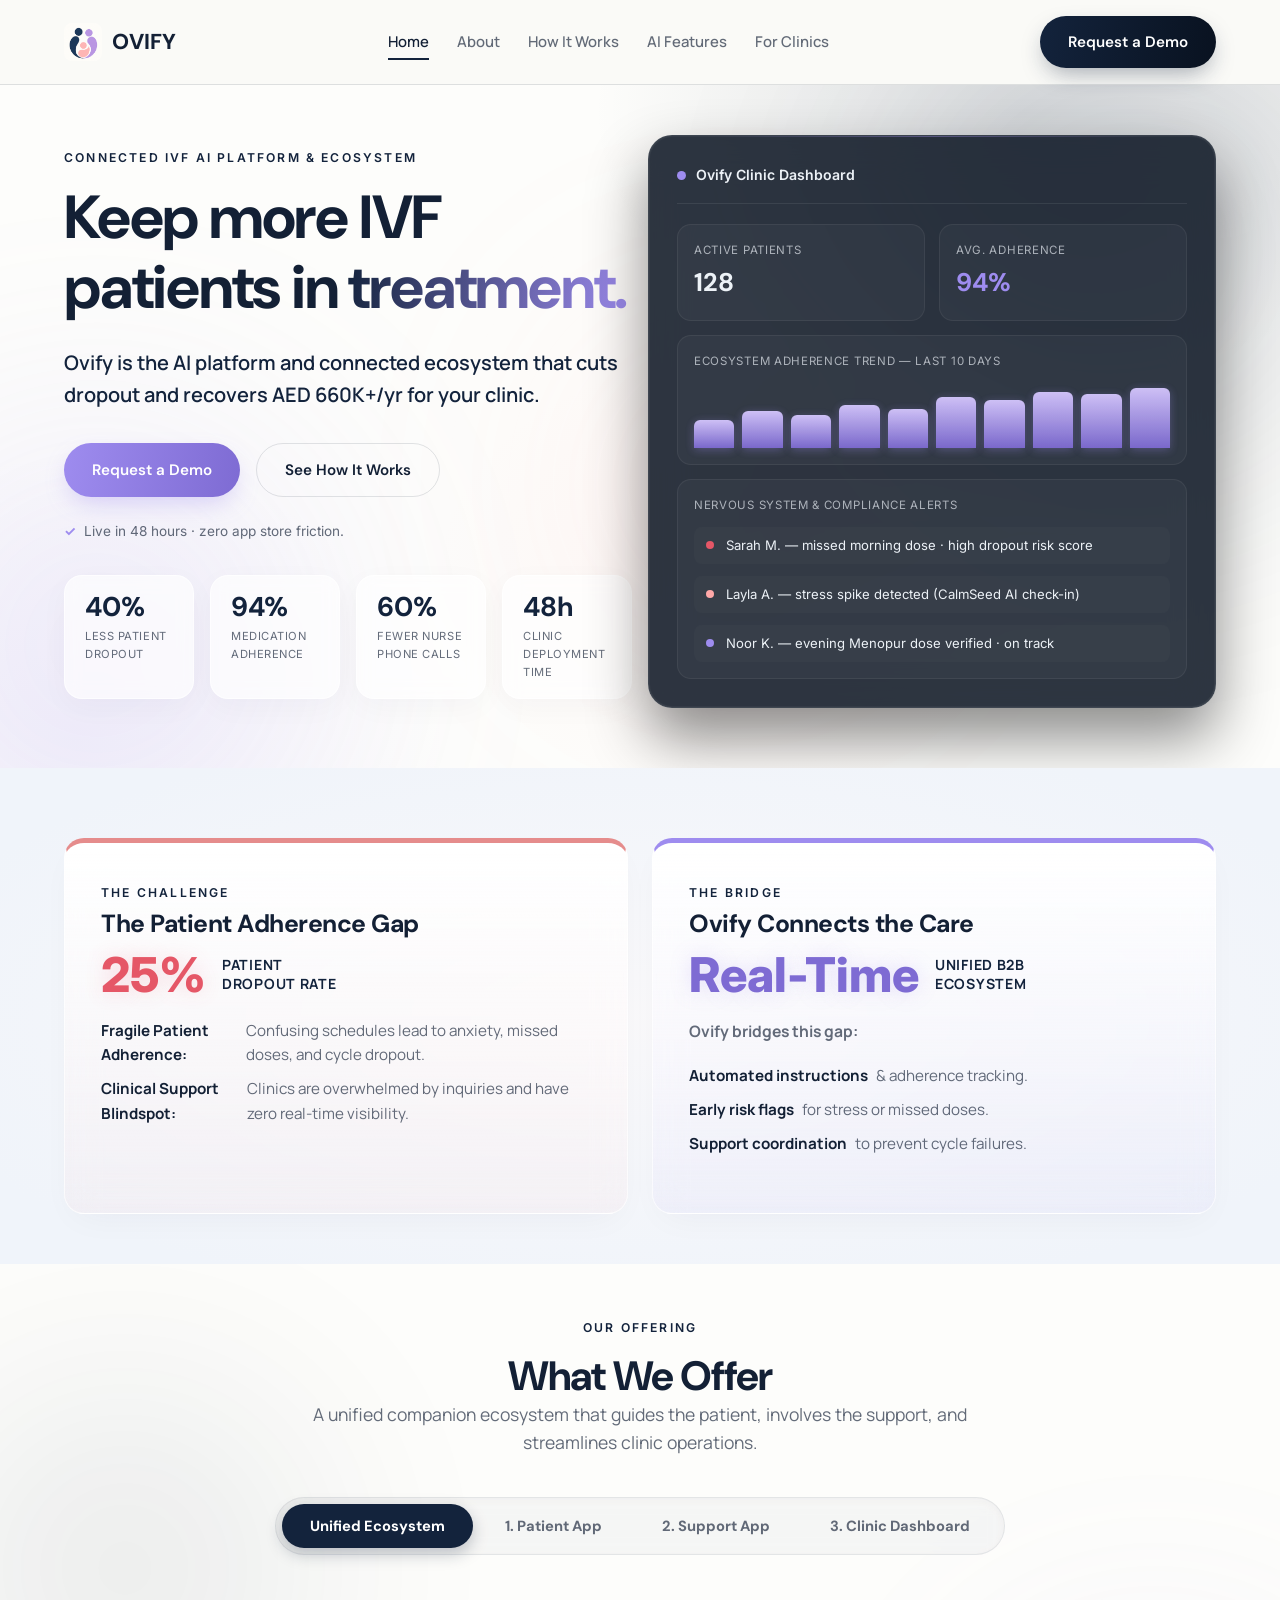
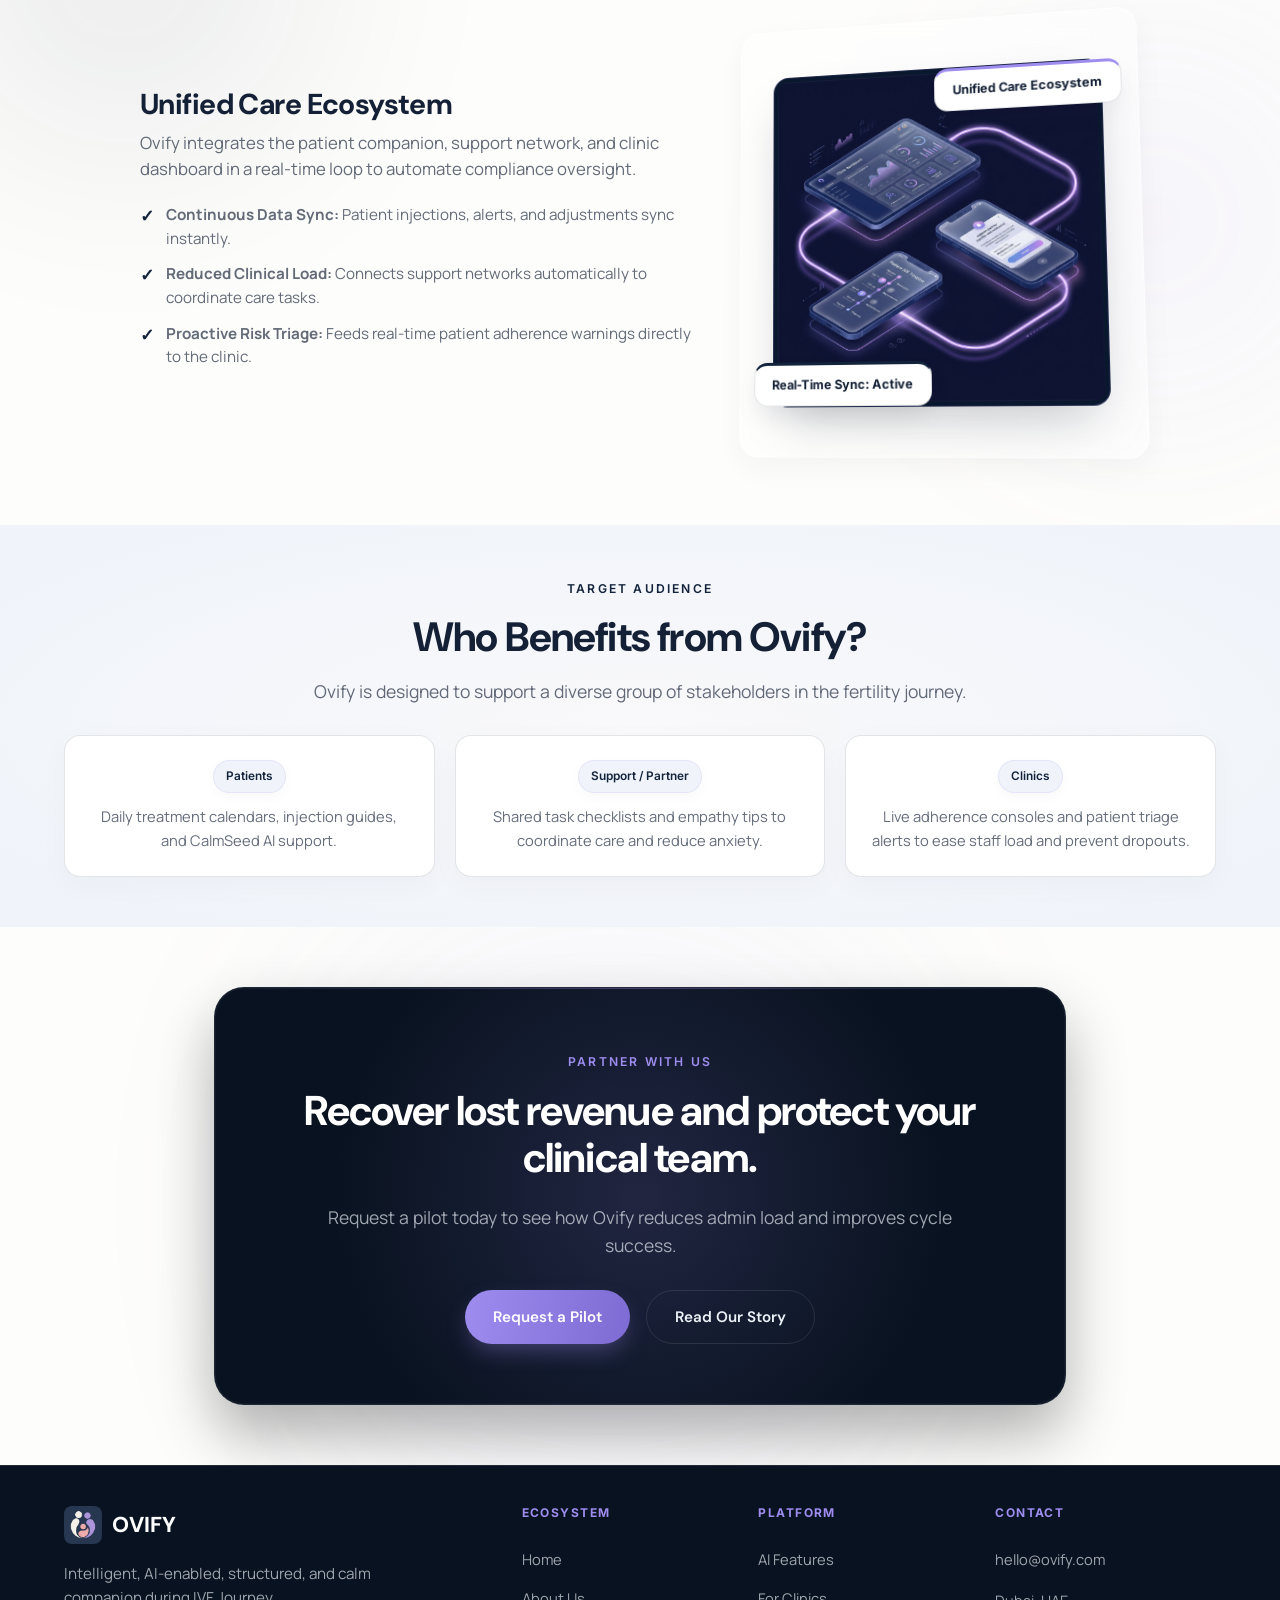
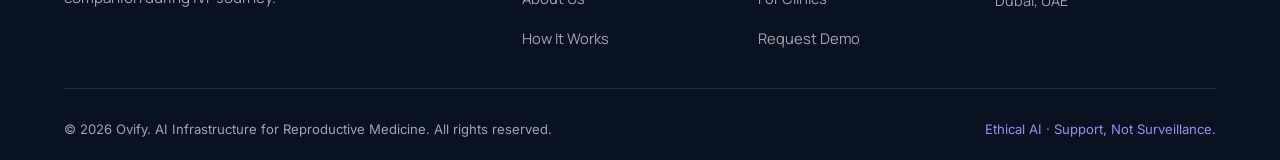
==== commit 83a5ed06: "design(homepage): modernize visual aesthetics and layout design" ====
--- a/index.html
+++ b/index.html
@@ -79,18 +79,20 @@
     }
 
     .stat {
-      border: 1px solid var(--line-dark);
-      border-radius: 16px;
-      padding: 12px 16px;
-      background: var(--white);
-      box-shadow: 0 10px 30px -10px rgba(19, 32, 53, 0.05);
-      transition: transform 0.3s ease, box-shadow 0.3s ease, border-color 0.3s ease;
+      border: 1px solid rgba(255, 255, 255, 0.65);
+      border-radius: 18px;
+      padding: 16px 20px;
+      background: rgba(255, 255, 255, 0.65);
+      backdrop-filter: blur(8px);
+      -webkit-backdrop-filter: blur(8px);
+      box-shadow: 0 8px 30px rgba(19, 32, 53, 0.03);
+      transition: all 0.35s cubic-bezier(0.16, 1, 0.3, 1);
     }
 
     .stat:hover {
-      transform: translateY(-2px);
-      box-shadow: 0 16px 40px -12px rgba(19, 32, 53, 0.08);
+      transform: translateY(-4px);
       border-color: var(--lavender);
+      box-shadow: 0 20px 45px -12px rgba(158, 140, 239, 0.15), 0 0 25px rgba(158, 140, 239, 0.35);
     }
 
     .stat .n {
@@ -112,12 +114,25 @@
 
     /* Live Clinic Dashboard Simulation Card */
     .mock {
-      background: linear-gradient(162deg, var(--navy-deep), var(--dark-slate));
-      border: 1px solid rgba(255, 255, 255, 0.08);
+      background: rgba(9, 18, 32, 0.85);
+      backdrop-filter: blur(20px) saturate(140%);
+      -webkit-backdrop-filter: blur(20px) saturate(140%);
+      border: 1px solid rgba(255, 255, 255, 0.09);
       border-radius: 24px;
-      padding: 24px;
-      box-shadow: 0 40px 80px -24px rgba(9, 18, 32, 0.4);
+      padding: 28px;
+      box-shadow: 0 30px 60px rgba(0, 0, 0, 0.45), 0 0 0 1px rgba(255, 255, 255, 0.04) inset;
       color: var(--text-light);
+      position: relative;
+    }
+
+    .mock::before {
+      content: '';
+      position: absolute;
+      top: 0;
+      left: 10%;
+      width: 80%;
+      height: 1px;
+      background: linear-gradient(90deg, transparent, rgba(158, 140, 239, 0.35), transparent);
     }
 
     .mock-top {
@@ -208,12 +223,19 @@
 
     .chart span {
       flex: 1;
-      border-radius: 4px 4px 0 0;
-      background: linear-gradient(180deg, #C8B4FF, var(--lavender));
-      box-shadow: 0 0 8px rgba(158, 140, 239, 0.5);
+      border-radius: 6px 6px 0 0;
+      background: linear-gradient(180deg, #D6C7FF, var(--lavender-deep));
+      box-shadow: 0 2px 10px rgba(158, 140, 239, 0.35);
+      opacity: 0.95;
+      height: 8px;
+      transition: all 1.2s cubic-bezier(0.16, 1, 0.3, 1);
+      position: relative;
+    }
+
+    .chart span:hover {
       opacity: 1;
-      height: 8px;
-      transition: height 1.2s cubic-bezier(0.16, 1, 0.3, 1);
+      filter: brightness(1.1);
+      box-shadow: 0 0 15px rgba(158, 140, 239, 0.7);
     }
 
     .alert-item {
@@ -395,13 +417,15 @@
 
     .capsule-selector {
       display: inline-flex;
-      background: rgba(19, 35, 60, 0.05);
-      border: 1px solid rgba(19, 35, 60, 0.07);
+      background: rgba(19, 35, 60, 0.03);
+      backdrop-filter: blur(8px);
+      -webkit-backdrop-filter: blur(8px);
+      border: 1px solid rgba(19, 35, 60, 0.08);
       padding: 6px;
       border-radius: 99px;
       position: relative;
-      gap: 6px;
-      box-shadow: inset 0 2px 4px rgba(19, 32, 53, 0.04);
+      gap: 4px;
+      box-shadow: inset 0 2px 8px rgba(19, 32, 53, 0.03);
     }
 
     .capsule-btn {
@@ -410,7 +434,7 @@
       padding: 12px 28px;
       font-family: var(--head);
       font-weight: 700;
-      font-size: 0.95rem;
+      font-size: 0.92rem;
       color: var(--text-dim-dark);
       cursor: pointer;
       border-radius: 99px;
@@ -422,14 +446,13 @@
     }
 
     .capsule-btn:hover {
-      color: var(--text-dark);
+      color: var(--navy);
     }
 
     .capsule-btn.active {
-      color: var(--navy);
-      background: var(--white);
-      box-shadow: 0 6px 16px -4px rgba(19, 32, 53, 0.08), 0 2px 4px -2px rgba(19, 32, 53, 0.04);
-      border: 1px solid rgba(19, 32, 53, 0.04);
+      color: var(--white);
+      background: var(--navy);
+      box-shadow: 0 6px 16px rgba(19, 35, 60, 0.25);
     }
 
     /* Grid layout */
@@ -528,11 +551,12 @@
 
     /* Preview Container inside 3D frame */
     .offer-preview-container {
-      background: rgba(255, 255, 255, 0.4);
-      border: 1px solid rgba(255, 255, 255, 0.6);
+      background: rgba(255, 255, 255, 0.45);
+      border: 1px solid rgba(255, 255, 255, 0.65);
       border-radius: var(--radius);
-      padding: 24px;
-      backdrop-filter: blur(20px);
+      padding: 28px;
+      backdrop-filter: blur(24px) saturate(120%);
+      -webkit-backdrop-filter: blur(24px) saturate(120%);
       display: flex;
       flex-direction: column;
       justify-content: center;
@@ -540,6 +564,7 @@
       min-height: 440px;
       width: 100%;
       max-width: 420px;
+      box-shadow: 0 10px 30px rgba(19, 32, 53, 0.04);
     }
 
     .preview-screen {
@@ -556,37 +581,39 @@
 
     /* Phone Mockup Styling */
     .phone-mockup {
-      width: 250px;
-      height: 370px;
+      width: 260px;
+      height: 380px;
       background: var(--white);
-      border: 9px solid var(--navy);
-      border-radius: 38px;
-      box-shadow: 0 24px 48px -12px rgba(19, 32, 53, 0.15);
+      border: 10px solid var(--navy-deep);
+      border-radius: 40px;
+      box-shadow: 0 24px 50px -15px rgba(19, 32, 53, 0.18);
       margin: 0 auto;
       overflow: hidden;
       display: flex;
       flex-direction: column;
       font-family: var(--body);
+      position: relative;
     }
 
     .phone-bar {
-      height: 18px;
+      height: 20px;
       background: var(--navy-light);
       display: flex;
       justify-content: space-between;
       align-items: center;
-      padding: 0 16px;
+      padding: 0 20px;
       font-size: 0.65rem;
       color: var(--text-dim-dark);
       font-weight: 700;
+      border-bottom: 1px solid rgba(19, 32, 53, 0.04);
     }
 
     .phone-body {
-      padding: 14px;
+      padding: 16px;
       flex-grow: 1;
       display: flex;
       flex-direction: column;
-      gap: 10px;
+      gap: 12px;
       overflow-y: auto;
       background: var(--ivory);
     }
@@ -596,21 +623,22 @@
       width: 100%;
       height: 330px;
       background: var(--white);
-      border: 1px solid var(--line-dark);
+      border: 1px solid rgba(19, 32, 53, 0.1);
       border-radius: 16px;
-      box-shadow: 0 24px 48px -12px rgba(19, 32, 53, 0.12);
+      box-shadow: 0 24px 50px -15px rgba(19, 32, 53, 0.15);
       overflow: hidden;
       display: flex;
       flex-direction: column;
+      position: relative;
     }
 
     .desktop-header {
-      height: 28px;
+      height: 32px;
       background: var(--navy-light);
-      border-bottom: 1px solid var(--line-dark);
+      border-bottom: 1px solid rgba(19, 32, 53, 0.08);
       display: flex;
       align-items: center;
-      padding: 0 12px;
+      padding: 0 14px;
       gap: 6px;
     }
 
@@ -636,12 +664,18 @@
     /* Interactive elements */
     .mini-card {
       background: var(--white);
-      border: 1px solid var(--line-dark);
-      border-radius: 12px;
-      padding: 12px;
-      box-shadow: 0 4px 12px rgba(0,0,0,0.02);
+      border: 1px solid rgba(19, 32, 53, 0.08);
+      border-radius: 14px;
+      padding: 14px;
+      box-shadow: 0 4px 16px rgba(19, 32, 53, 0.02);
       position: relative;
       text-align: left;
+      transition: border-color 0.25s ease, box-shadow 0.25s ease;
+    }
+
+    .mini-card:hover {
+      border-color: rgba(158, 140, 239, 0.3);
+      box-shadow: 0 8px 20px rgba(158, 140, 239, 0.06);
     }
 
     .action-btn {
@@ -649,26 +683,34 @@
       background: var(--lavender);
       color: var(--white);
       border: none;
-      padding: 10px;
-      border-radius: 8px;
+      padding: 11px;
+      border-radius: 10px;
       font-weight: 700;
       font-size: 0.82rem;
       cursor: pointer;
-      transition: all 0.2s ease;
+      transition: all 0.3s cubic-bezier(0.16, 1, 0.3, 1);
       display: flex;
       justify-content: center;
       align-items: center;
       gap: 6px;
-    }
+      box-shadow: 0 4px 12px rgba(158, 140, 239, 0.2);
+    }
+
     .action-btn:hover {
       background: var(--lavender-deep);
-      transform: translateY(-1px);
-    }
+      transform: translateY(-2px);
+      box-shadow: 0 8px 16px rgba(158, 140, 239, 0.35);
+    }
+
     .action-btn.navy-btn {
       background: var(--navy);
-    }
+      box-shadow: 0 4px 12px rgba(19, 35, 60, 0.2);
+    }
+
     .action-btn.navy-btn:hover {
       background: var(--navy-deep);
+      transform: translateY(-2px);
+      box-shadow: 0 8px 16px rgba(19, 35, 60, 0.35);
     }
 
     /* Animations */
@@ -697,30 +739,31 @@
     }
 
     .breathing-circle-wrap {
-      width: 100px;
-      height: 100px;
+      width: 110px;
+      height: 110px;
       display: flex;
       align-items: center;
       justify-content: center;
       position: relative;
-      margin-bottom: 12px;
+      margin-bottom: 16px;
     }
 
     .breathing-circle {
-      width: 40px;
-      height: 40px;
-      background: var(--lavender-light);
+      width: 44px;
+      height: 44px;
+      background: rgba(158, 140, 239, 0.15);
       border: 2px solid var(--lavender);
       border-radius: 50%;
       position: absolute;
       transition: all 4s ease-in-out;
       animation: breatheAnimation 8s infinite ease-in-out;
+      box-shadow: 0 0 20px rgba(158, 140, 239, 0.25);
       opacity: 0.8;
     }
 
     @keyframes breatheAnimation {
-      0%, 100% { transform: scale(1); background: var(--lavender-light); }
-      50% { transform: scale(1.6); background: #E6E2FF; }
+      0%, 100% { transform: scale(1); background: rgba(158, 140, 239, 0.15); }
+      50% { transform: scale(1.6); background: rgba(158, 140, 239, 0.35); }
     }
 
     @media (max-width: 992px) {
@@ -778,6 +821,10 @@
 
   <!-- ===== HERO SECTION ===== -->
   <section class="hero">
+    <!-- Glowing background mesh blobs -->
+    <div class="hero-glow-blob blob-1"></div>
+    <div class="hero-glow-blob blob-2"></div>
+    <div class="hero-glow-blob blob-3"></div>
     <div class="wrap grid-2">
       <div class="reveal">
         <span class="eyebrow">Connected IVF AI Platform &amp; Ecosystem</span>
@@ -1130,18 +1177,18 @@
               </div>
             </div>
 
-            <!-- Screen 3: Clinic Console Desktop mockup -->
-                        <!-- Screen 3: Clinic Dashboard Desktop mockup -->
-                                </div>
-                  </div>
+            <!-- Screen 3: Clinic Dashboard Desktop mockup -->
+            <div class="preview-screen" id="screen-clinic">
+              <div class="desktop-mockup">
+                <div class="desktop-header">
+                  <div class="desktop-dot red"></div>
+                  <div class="desktop-dot amber"></div>
+                  <div class="desktop-dot green"></div>
+                  <span style="font-family: var(--data); font-size: 0.72rem; font-weight: 600; color: var(--text-dim-dark); margin-left: 8px;">Ovify Clinic Dashboard</span>
                 </div>
-              </div>
-
-              <!-- Screen 3: Clinic Dashboard Desktop mockup -->
-              <div class="preview-screen" id="screen-clinic">
-                <div class="desktop-body" style="gap: 10px;">
+                <div class="desktop-body" style="gap: 10px; background: var(--white); overflow-y: auto;">
                   <div style="display: flex; justify-content: space-between; align-items: center; border-bottom: 1px solid var(--line-dark); padding-bottom: 6px; text-align: left;">
-                    <span style="font-weight: 700; font-size: 0.8rem; color: var(--navy);">Clinic Dashboard</span>
+                    <span style="font-weight: 700; font-size: 0.8rem; color: var(--navy);">Clinic Command Console</span>
                     <span style="font-size: 0.6rem; padding: 2px 6px; background: rgba(39, 201, 63, 0.1); color: var(--success); border-radius: 4px; font-weight: bold;">AI ACTIVE</span>
                   </div>
 
@@ -1161,13 +1208,13 @@
                         <svg viewBox="0 0 100 30" width="100%" height="100%" preserveAspectRatio="none" style="overflow: visible;">
                           <defs>
                             <linearGradient id="sparkline-grad" x1="0" y1="0" x2="0" y2="1">
-                              <stop offset="0%" stop-color="var(--gold)" stop-opacity="0.3"></stop>
-                              <stop offset="100%" stop-color="var(--gold)" stop-opacity="0.0"></stop>
+                              <stop offset="0%" stop-color="var(--lavender)" stop-opacity="0.3"></stop>
+                              <stop offset="100%" stop-color="var(--lavender)" stop-opacity="0.0"></stop>
                             </linearGradient>
                           </defs>
                           <path d="M 0 25 Q 15 15 30 18 T 60 10 T 80 5 T 100 12 L 100 30 L 0 30 Z" fill="url(#sparkline-grad)"></path>
-                          <path d="M 0 25 Q 15 15 30 18 T 60 10 T 80 5 T 100 12" fill="none" stroke="var(--gold)" stroke-width="1.8" stroke-linecap="round"></path>
-                          <circle cx="80" cy="5" r="2" fill="var(--gold-deep)"></circle>
+                          <path d="M 0 25 Q 15 15 30 18 T 60 10 T 80 5 T 100 12" fill="none" stroke="var(--lavender)" stroke-width="1.8" stroke-linecap="round"></path>
+                          <circle cx="80" cy="5" r="2" fill="var(--lavender-deep)"></circle>
                         </svg>
                       </div>
                       <div style="display: flex; justify-content: space-between; font-size: 0.45rem; color: var(--text-dim-dark); margin-top: 1px;">
@@ -1187,27 +1234,8 @@
                     </div>
                     <div style="display: flex; justify-content: space-between; align-items: center; background: #F8F7FF; border: 1px solid var(--line-dark); padding: 6px; border-radius: 6px;">
                       <span style="font-size: 0.7rem; font-weight: bold; color: var(--navy);">Noor K.</span>
-                      <span style="font-size: 0.6rem; color: var(--gold-deep); font-weight: bold;">✓ Dose Confirmed</span>
+                      <span style="font-size: 0.6rem; color: var(--lavender-deep); font-weight: bold;">✓ Dose Confirmed</span>
                       <span style="font-size: 0.58rem; color: var(--text-dim-dark);">7:02 PM</span>
-                    </div>
-                  </div>
-                <div class="desktop-body">
-                  <div style="display: flex; justify-content: space-between; align-items: center; border-bottom: 1px solid var(--line-dark); padding-bottom: 8px; text-align: left;">
-                    <span style="font-weight: 700; font-size: 0.8rem; color: var(--navy);">Clinic Command Console</span>
-                    <span style="font-size: 0.6rem; padding: 2px 6px; background: var(--lavender-light); color: var(--lavender-deep); border-radius: 4px; font-weight: bold;">LIVE SYNC</span>
-                  </div>
-
-                  <!-- Patient status list -->
-                  <div style="display: flex; flex-direction: column; gap: 8px; text-align: left;">
-                    <div style="display: flex; justify-content: space-between; align-items: center; background: #FFF5F5; border: 1px solid #FFE3E3; padding: 8px; border-radius: 8px;" id="clinic-sarah-row">
-                      <span style="font-size: 0.75rem; font-weight: bold; color: var(--navy);">Sarah M.</span>
-                      <span style="font-size: 0.65rem; color: var(--error); font-weight: bold;">Alert: Missed Dose (3h)</span>
-                      <button style="font-size: 0.65rem; padding: 4px 8px; background: var(--navy); color: var(--white); border: none; border-radius: 4px; cursor: pointer;" onclick="openProtocolEditor()">Adjust</button>
-                    </div>
-                    <div style="display: flex; justify-content: space-between; align-items: center; background: #F8F7FF; border: 1px solid var(--line-dark); padding: 8px; border-radius: 8px;">
-                      <span style="font-size: 0.75rem; font-weight: bold; color: var(--navy);">Noor K.</span>
-                      <span style="font-size: 0.65rem; color: var(--lavender-deep); font-weight: bold;">✓ Dose Confirmed</span>
-                      <span style="font-size: 0.62rem; color: var(--text-dim-dark);">7:02 PM</span>
                     </div>
                   </div>
 
@@ -1229,7 +1257,6 @@
                 </div>
               </div>
             </div>
-
           </div>
         </div>
       </div>
@@ -1263,14 +1290,18 @@
   </section>
 
   <!-- ===== FINAL CTA ===== -->
-  <section class="dark" style="text-align: center; position: relative; overflow: hidden;">
-    <div class="wrap reveal" style="max-width: 800px; z-index: 1; position: relative;">
-      <span class="eyebrow light">Partner With Us</span>
-      <h2 style="font-size: clamp(1.8rem, 3.5vw, 3rem); margin-bottom: 20px;">Recover lost revenue and protect your clinical team.</h2>
-      <p style="color: var(--text-dim-light); font-size: 1.15rem; margin-bottom: 20px;">Request a pilot today to see how Ovify reduces admin load and improves cycle success.</p>
-      <div style="display: flex; gap: 16px; justify-content: center; flex-wrap: wrap;">
-        <a href="contact.html" class="btn btn-accent">Request a Pilot</a>
-        <a href="about.html" class="btn btn-ghost-light">Read Our Story</a>
+  <section style="text-align: center; position: relative; overflow: hidden; padding: 60px 0;">
+    <!-- Background aura glowing mesh blobs -->
+    <div class="hero-glow-blob blob-2" style="opacity: 0.15; filter: blur(140px); left: 30%; top: 10%; width: 450px; height: 450px;"></div>
+    <div class="wrap reveal" style="max-width: 900px; z-index: 1; position: relative;">
+      <div class="cta-dark-card">
+        <span class="eyebrow light">Partner With Us</span>
+        <h2 style="font-size: clamp(1.8rem, 3.5vw, 2.6rem); margin-bottom: 20px; color: var(--white);">Recover lost revenue and protect your clinical team.</h2>
+        <p style="color: var(--text-dim-light); font-size: 1.1rem; margin-bottom: 30px; max-width: 650px; margin-left: auto; margin-right: auto; line-height: 1.6;">Request a pilot today to see how Ovify reduces admin load and improves cycle success.</p>
+        <div style="display: flex; gap: 16px; justify-content: center; flex-wrap: wrap; position: relative; z-index: 2;">
+          <a href="contact.html" class="btn btn-accent">Request a Pilot</a>
+          <a href="about.html" class="btn btn-ghost-light">Read Our Story</a>
+        </div>
       </div>
     </div>
   </section>
--- a/style.css
+++ b/style.css
@@ -570,10 +570,12 @@
 
 .why-card.challenge-card .why-stat-number {
   color: var(--error);
+  text-shadow: 0 0 20px rgba(229, 87, 103, 0.2);
 }
 
 .why-card.solution-card .why-stat-number {
   color: var(--lavender-deep);
+  text-shadow: 0 0 20px rgba(158, 140, 239, 0.25);
 }
 
 .why-stat-label {
@@ -626,6 +628,227 @@
   border-top: 1px solid rgba(255, 255, 255, 0.06);
   border-bottom: 1px solid rgba(255, 255, 255, 0.06);
 }
+/* ==========================================
+   Modern Visual Design Upgrades & Glassmorphism
+   ========================================== */
+
+:root {
+  --glow-lavender: 0 0 30px rgba(158, 140, 239, 0.45);
+  --glow-navy: 0 0 30px rgba(19, 35, 60, 0.25);
+  --glow-blush: 0 0 30px rgba(255, 168, 168, 0.4);
+  --glass-bg: rgba(255, 255, 255, 0.45);
+  --glass-bg-dark: rgba(9, 18, 32, 0.85);
+  --glass-border: rgba(255, 255, 255, 0.65);
+  --glass-border-dark: rgba(255, 255, 255, 0.09);
+  --gold: #FFBD2E;
+  --gold-deep: #D48E00;
+}
+
+/* Base modifications */
+section.alt {
+  background: radial-gradient(60% 60% at 50% 50%, rgba(158, 140, 239, 0.04) 0%, var(--navy-light) 100%);
+}
+
+/* Glassmorphic card adjustments */
+.card {
+  background: var(--glass-bg);
+  backdrop-filter: blur(16px) saturate(120%);
+  -webkit-backdrop-filter: blur(16px) saturate(120%);
+  border: 1px solid var(--glass-border);
+  box-shadow: 0 10px 35px -10px rgba(19, 32, 53, 0.04);
+}
+
+.card:hover {
+  transform: translateY(-6px);
+  border-color: var(--lavender);
+  box-shadow: 0 20px 45px -12px rgba(158, 140, 239, 0.15), var(--glow-lavender);
+}
+
+/* Button glow effects */
+.btn {
+  position: relative;
+  overflow: hidden;
+}
+
+.btn::before {
+  content: '';
+  position: absolute;
+  top: 0;
+  left: -100%;
+  width: 50%;
+  height: 100%;
+  background: linear-gradient(90deg, transparent, rgba(255, 255, 255, 0.25), transparent);
+  transition: all 0.6s ease;
+}
+
+.btn:hover::before {
+  left: 150%;
+}
+
+.btn-primary:hover {
+  transform: translateY(-2px) scale(1.02);
+  box-shadow: 0 15px 35px -6px rgba(19, 35, 60, 0.5);
+}
+
+.btn-accent:hover {
+  transform: translateY(-2px) scale(1.02);
+  box-shadow: 0 15px 35px -6px rgba(158, 140, 239, 0.5);
+}
+
+/* Why Exists Cards design update */
+.why-card {
+  background: var(--glass-bg);
+  backdrop-filter: blur(16px);
+  -webkit-backdrop-filter: blur(16px);
+  border: 1px solid var(--glass-border);
+  box-shadow: 0 12px 36px -12px rgba(19, 32, 53, 0.05);
+  transition: all 0.4s cubic-bezier(0.16, 1, 0.3, 1);
+}
+
+.why-card.challenge-card {
+  border-top: 5px solid var(--blush-deep);
+  background: linear-gradient(180deg, var(--white) 0%, rgba(255, 168, 168, 0.06) 100%);
+}
+
+.why-card.challenge-card:hover {
+  transform: translateY(-4px);
+  border-color: var(--blush-deep);
+  box-shadow: 0 24px 50px -15px rgba(229, 87, 103, 0.12), var(--glow-blush);
+}
+
+.why-card.solution-card {
+  border-top: 5px solid var(--lavender);
+  background: linear-gradient(180deg, var(--white) 0%, rgba(158, 140, 239, 0.06) 100%);
+}
+
+.why-card.solution-card:hover {
+  transform: translateY(-4px);
+  border-color: var(--lavender);
+  box-shadow: 0 24px 50px -15px rgba(158, 140, 239, 0.16), var(--glow-lavender);
+}
+
+/* Stakeholder Cards styling update */
+.stakeholder-card {
+  background: var(--glass-bg);
+  backdrop-filter: blur(14px);
+  -webkit-backdrop-filter: blur(14px);
+  border: 1px solid var(--glass-border);
+  border-radius: 20px;
+  padding: 32px 24px;
+  text-align: center;
+  box-shadow: 0 8px 30px rgba(19, 32, 53, 0.03);
+  transition: all 0.3s cubic-bezier(0.16, 1, 0.3, 1);
+}
+
+.stakeholder-card:hover {
+  transform: translateY(-5px);
+  border-color: var(--lavender);
+  box-shadow: 0 20px 45px -12px rgba(158, 140, 239, 0.12), var(--glow-lavender);
+}
+
+.stakeholder-card .tag {
+  background: linear-gradient(135deg, rgba(158, 140, 239, 0.12), rgba(19, 35, 60, 0.06));
+  border: 1px solid rgba(158, 140, 239, 0.15);
+  box-shadow: 0 4px 12px rgba(19, 35, 60, 0.03);
+  padding: 6px 14px;
+}
+
+/* Floating Spotlight dark card for Final CTA */
+.cta-dark-card {
+  background: radial-gradient(circle at 50% 50%, rgba(158, 140, 239, 0.16) 0%, transparent 65%), linear-gradient(135deg, var(--navy-deep), var(--dark-slate));
+  border: 1px solid rgba(255, 255, 255, 0.08);
+  border-radius: 30px;
+  padding: 60px 40px;
+  position: relative;
+  overflow: hidden;
+  box-shadow: 0 30px 60px rgba(0, 0, 0, 0.3), 0 0 0 1px rgba(255, 255, 255, 0.03) inset;
+}
+
+.cta-dark-card::before {
+  content: '';
+  position: absolute;
+  top: 0;
+  left: 0;
+  right: 0;
+  height: 1px;
+  background: linear-gradient(90deg, transparent, rgba(158, 140, 239, 0.3), transparent);
+}
+
+/* Glow Blobs container for backgrounds */
+.hero-glow-blob {
+  position: absolute;
+  border-radius: 50%;
+  filter: blur(130px);
+  opacity: 0.12;
+  z-index: 0;
+  pointer-events: none;
+  animation: pulseGlow 12s infinite ease-in-out alternate;
+}
+
+.blob-1 {
+  width: 500px;
+  height: 500px;
+  background: var(--navy);
+  top: -12%;
+  right: -8%;
+}
+
+.blob-2 {
+  width: 450px;
+  height: 450px;
+  background: var(--lavender);
+  bottom: -15%;
+  left: -10%;
+  animation-delay: -3s;
+}
+
+.blob-3 {
+  width: 320px;
+  height: 320px;
+  background: var(--blush);
+  top: 35%;
+  left: 45%;
+  animation-delay: -6s;
+}
+
+@keyframes pulseGlow {
+  0% { transform: translate(0, 0) scale(1); }
+  100% { transform: translate(40px, -25px) scale(1.12); }
+}
+
+/* Upgrades to Device mockups & previews inside HTML */
+.phone-mockup {
+  position: relative;
+}
+
+.phone-mockup::after {
+  content: '';
+  position: absolute;
+  top: 0;
+  left: 0;
+  right: 0;
+  bottom: 0;
+  background: linear-gradient(135deg, rgba(255, 255, 255, 0.15) 0%, rgba(255, 255, 255, 0) 50%, rgba(0, 0, 0, 0.01) 50.1%, rgba(0, 0, 0, 0) 100%);
+  pointer-events: none;
+  z-index: 8;
+}
+
+/* Double-ring breathing assist */
+.breathing-circle-wrap::before {
+  content: '';
+  position: absolute;
+  width: 44px;
+  height: 44px;
+  border: 1px dashed rgba(158, 140, 239, 0.4);
+  border-radius: 50%;
+  animation: breatheOuter 8s infinite ease-in-out;
+  pointer-events: none;
+}
+
+@keyframes breatheOuter {
+  0%, 100% { transform: scale(1.25); opacity: 0.8; }
+  50% { transform: scale(2.2); opacity: 0.05; }
+}
 
 /* ==========================================
    Responsive Breakpoints
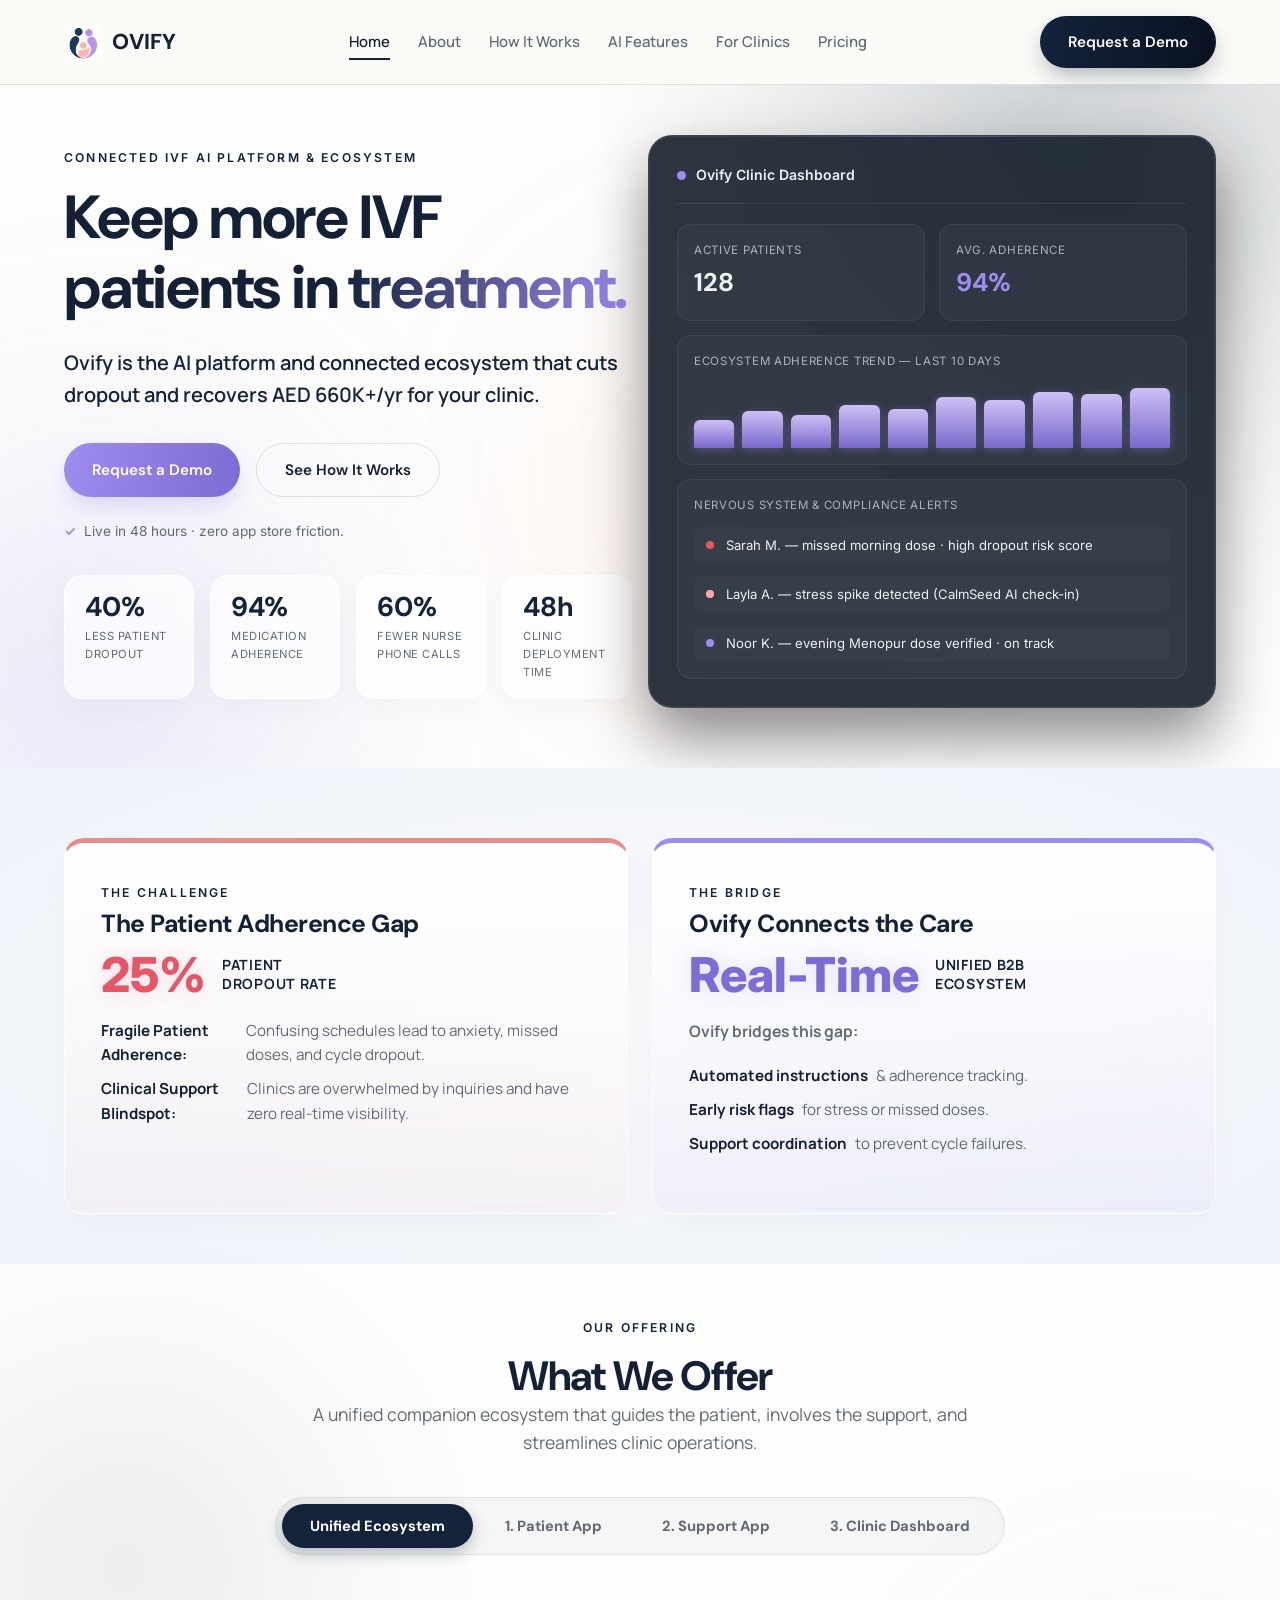
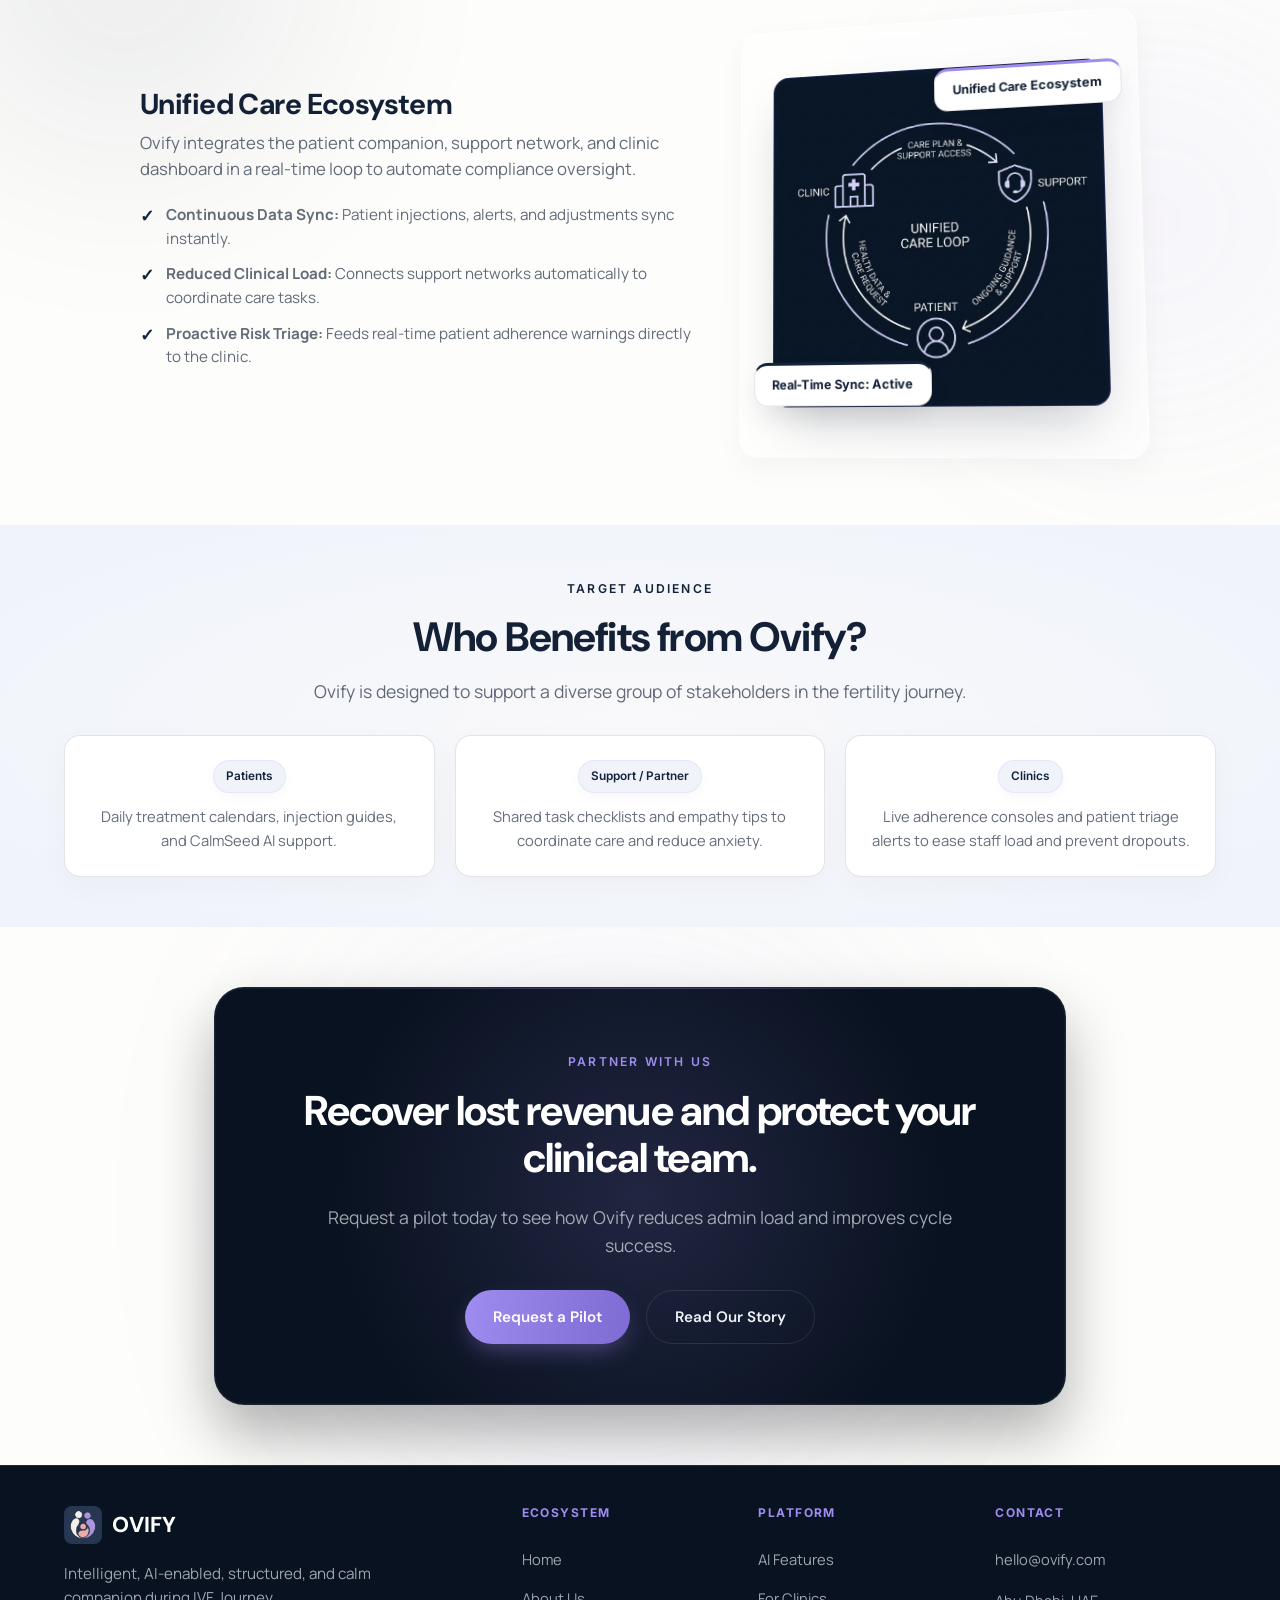
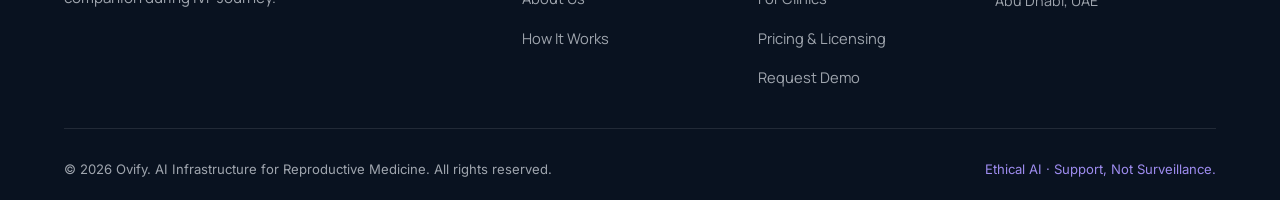
==== commit 6b42e3ec: "feat: add B2B pricing and licensing page and minimalist ecosystem diagram" ====
--- a/index.html
+++ b/index.html
@@ -805,6 +805,7 @@
         <a href="how-it-works.html">How It Works</a>
         <a href="ai-features.html">AI Features</a>
         <a href="for-clinics.html">For Clinics</a>
+        <a href="pricing.html">Pricing</a>
       </nav>
       <a href="contact.html" class="btn btn-primary">Request a Demo</a>
       <button class="burger" id="burger">☰</button>
@@ -816,6 +817,7 @@
     <a href="how-it-works.html">How It Works</a>
     <a href="ai-features.html">AI Features</a>
     <a href="for-clinics.html">For Clinics</a>
+    <a href="pricing.html">Pricing</a>
     <a href="contact.html">Request a Demo</a>
   </div>
 
@@ -1159,7 +1161,7 @@
                   <div class="mini-card" id="support-milestone-card">
                     <div style="font-size: 0.72rem; font-weight: bold; color: var(--lavender-deep); text-transform: uppercase; margin-bottom: 4px;">Milestone Coordination</div>
                     <div style="font-size: 0.8rem; font-weight: bold; color: var(--text-dark); margin-bottom: 4px;">Ultrasound Scan Appointment</div>
-                    <div style="font-size: 0.68rem; color: var(--text-dim-dark); margin-bottom: 8px;">⏰ Tomorrow at 8:30 AM · Dubai Clinic</div>
+                    <div style="font-size: 0.68rem; color: var(--text-dim-dark); margin-bottom: 8px;">⏰ Tomorrow at 8:30 AM · Abu Dhabi Clinic</div>
                     <div id="support-milestone-action" style="display: flex; justify-content: space-between; align-items: center;">
                       <span style="font-size: 0.62rem; color: var(--text-dim-dark);">Task: Drive Sarah to Clinic</span>
                       <button style="font-size: 0.65rem; padding: 3px 8px; background: var(--lavender); color: var(--white); border: none; border-radius: 4px; cursor: pointer;" onclick="confirmDriveTask()">Accept Task</button>
@@ -1327,12 +1329,13 @@
           <h4>Platform</h4>
           <a href="ai-features.html">AI Features</a>
           <a href="for-clinics.html">For Clinics</a>
+          <a href="pricing.html">Pricing & Licensing</a>
           <a href="contact.html">Request Demo</a>
         </div>
         <div class="foot-col">
           <h4>Contact</h4>
           <a href="mailto:hello@ovify.com">hello@ovify.com</a>
-          <p style="font-size: 0.9rem; color: var(--text-dim-light); margin-top: 10px;">Dubai, UAE</p>
+          <p style="font-size: 0.9rem; color: var(--text-dim-light); margin-top: 10px;">Abu Dhabi, UAE</p>
         </div>
       </div>
       <div class="foot-bottom">
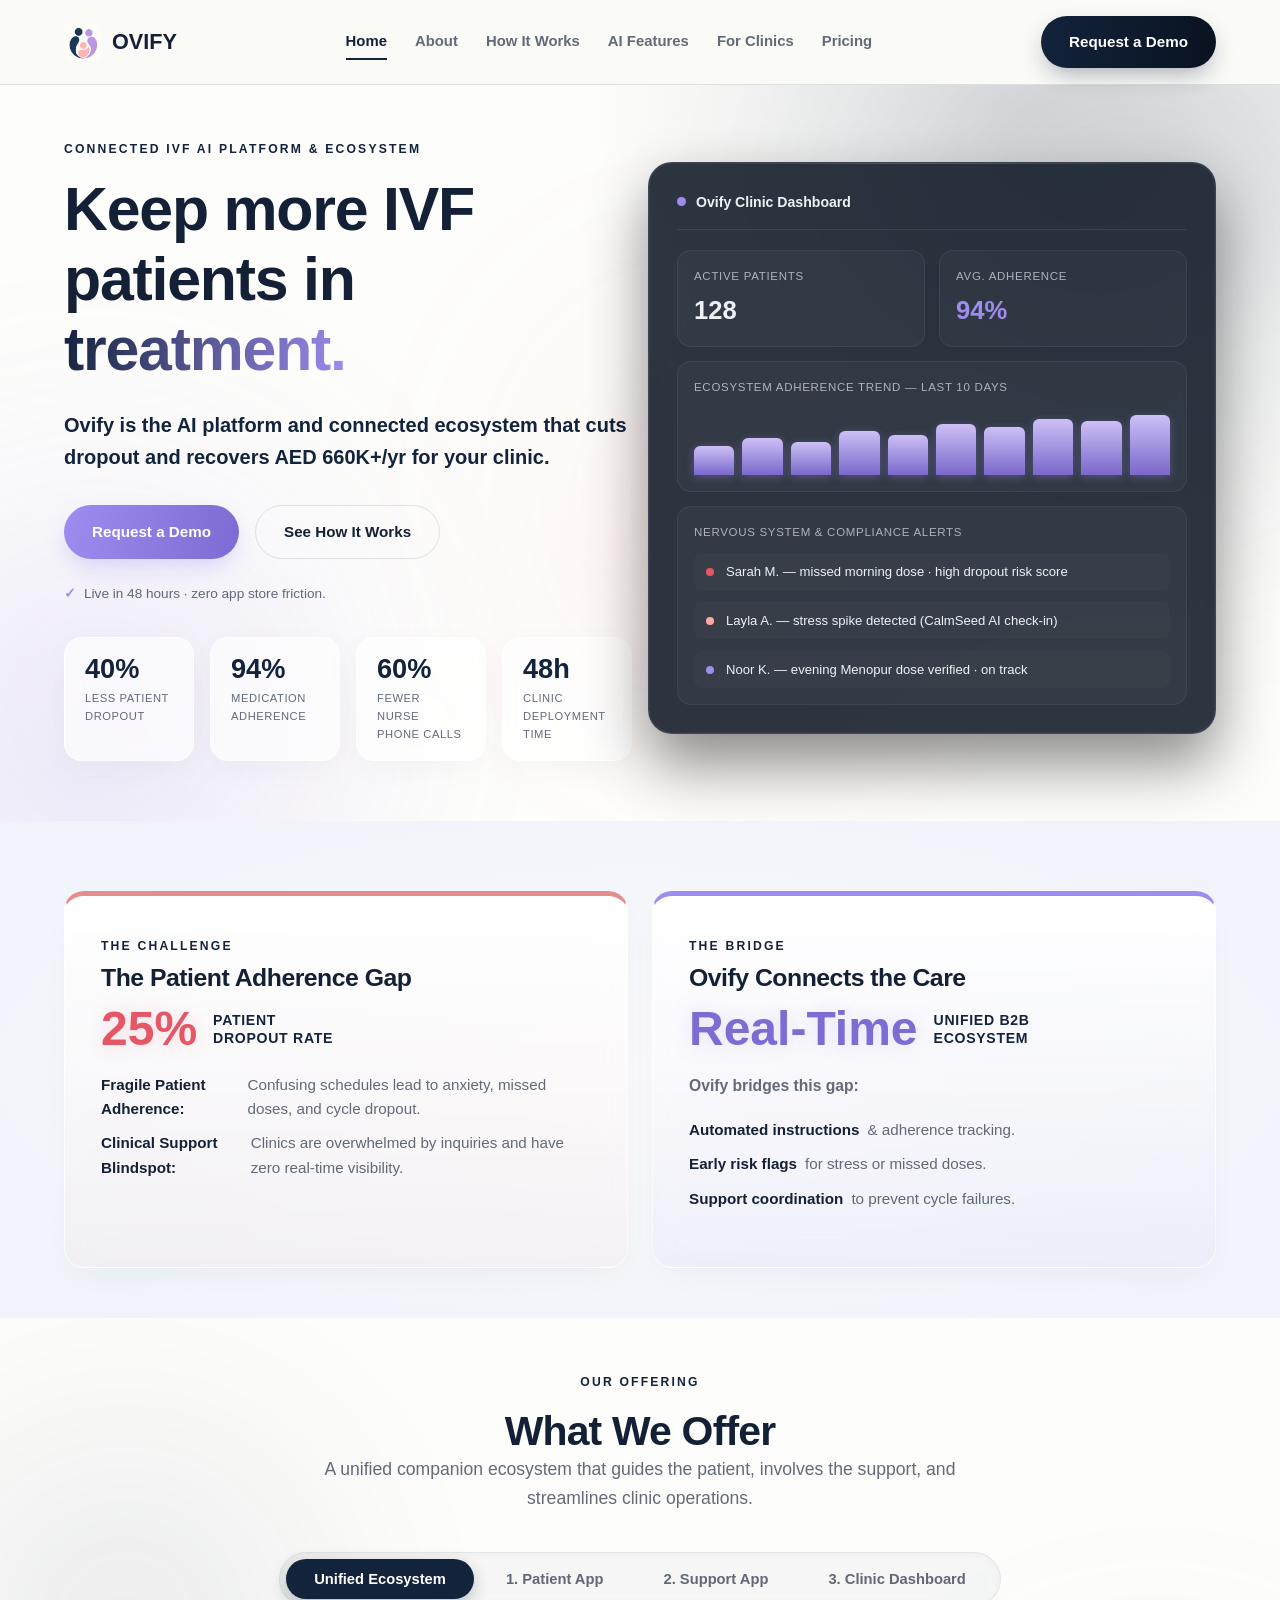
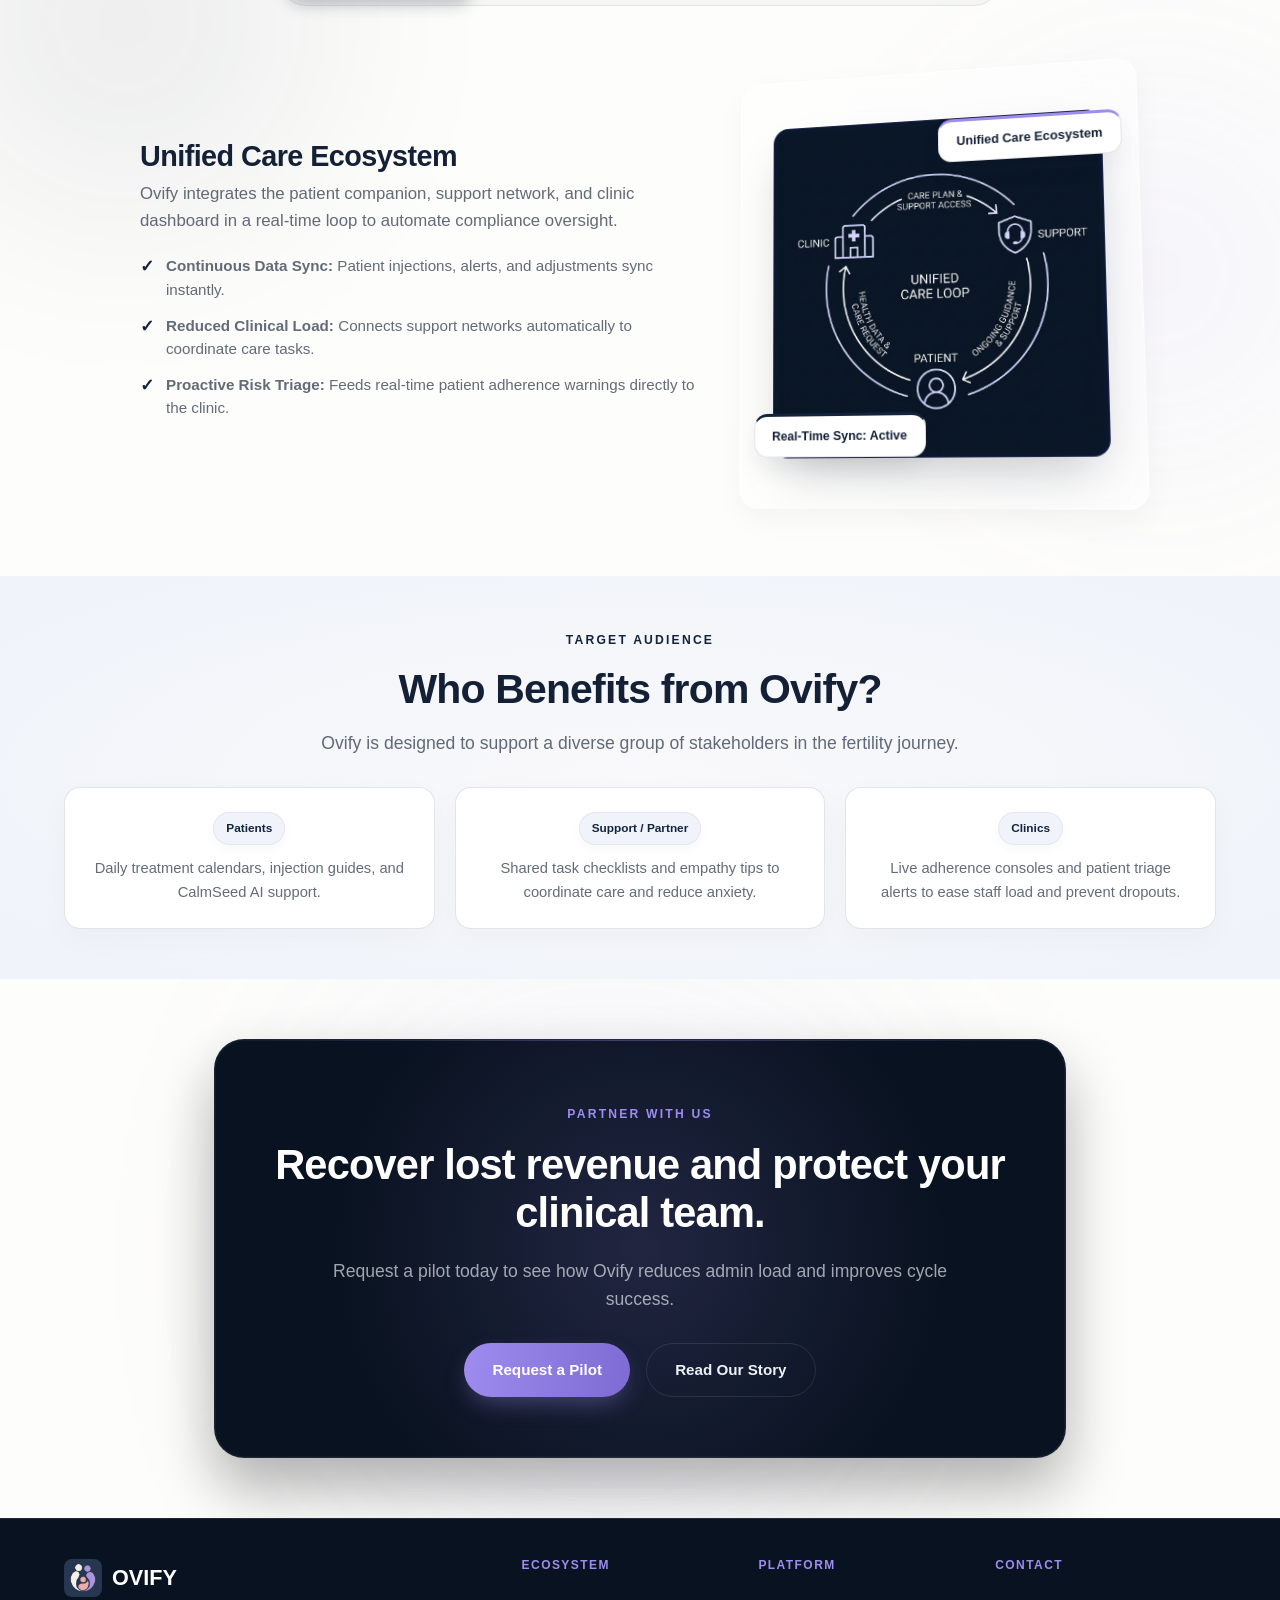
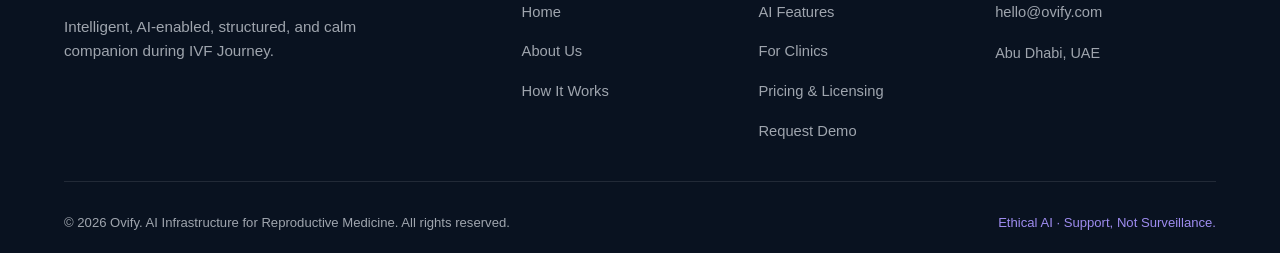
==== commit 8a33cf11: "security: add comprehensive web security — CSP, X-Frame, HSTS, honeypot, sanitization, security.txt" ====
--- a/index.html
+++ b/index.html
@@ -3,8 +3,35 @@
 <head>
   <meta charset="UTF-8" />
   <meta name="viewport" content="width=device-width, initial-scale=1.0" />
-  <title>Ovify — IVF Support, Reimagined</title>
-  <meta name="description" content="Ovify is your AI-powered companion, providing emotional grounding and clear protocol guidance for patients, support networks, and clinics through every step of IVF." />
+  <title>Ovify | IVF Patient Adherence & Clinic Support Ecosystem</title>
+  <meta name="description" content="Ovify is the first AI-powered IVF patient adherence and support ecosystem. Protect cycles, reduce nurse workload by 40%, and guide patients step-by-step." />
+  <meta name="keywords" content="IVF patient adherence, IVF companion app, fertility clinic software, IVF injection guide, reproductive medicine AI" />
+  <meta name="robots" content="index, follow" />
+  <link rel="canonical" href="https://www.ovify.com/" />
+
+  <!-- Open Graph / Facebook -->
+  <meta property="og:type" content="website" />
+  <meta property="og:url" content="https://www.ovify.com/" />
+  <meta property="og:title" content="Ovify | IVF Patient Adherence & Clinic Support Ecosystem" />
+  <meta property="og:description" content="Ovify is the first AI-powered IVF patient adherence and support ecosystem. Protect cycles, reduce nurse workload by 40%, and guide patients step-by-step." />
+  <meta property="og:image" content="https://www.ovify.com/assets/Logo-OvaSync.jpg" />
+
+  <!-- Twitter -->
+  <meta property="twitter:card" content="summary_large_image" />
+  <meta property="twitter:url" content="https://www.ovify.com/" />
+  <meta property="twitter:title" content="Ovify | IVF Patient Adherence & Clinic Support Ecosystem" />
+  <meta property="twitter:description" content="Ovify is the first AI-powered IVF patient adherence and support ecosystem. Protect cycles, reduce nurse workload by 40%, and guide patients step-by-step." />
+  <meta property="twitter:image" content="https://www.ovify.com/assets/Logo-OvaSync.jpg" />
+  <!-- Security Headers -->
+  <meta http-equiv="X-Content-Type-Options" content="nosniff" />
+  <meta http-equiv="X-Frame-Options" content="DENY" />
+  <meta name="referrer" content="strict-origin-when-cross-origin" />
+  <meta http-equiv="Permissions-Policy" content="camera=(), microphone=(), geolocation=(), payment=()" />
+  <meta http-equiv="Content-Security-Policy" content="default-src 'self'; script-src 'self' 'unsafe-inline'; style-src 'self' 'unsafe-inline' https://fonts.googleapis.com; font-src 'self' https://fonts.gstatic.com; img-src 'self' data: https:; connect-src 'self';" />
+  
+  
+  
+  
 
   <link rel="preconnect" href="https://fonts.googleapis.com" />
   <link rel="preconnect" href="https://fonts.gstatic.com" crossorigin />
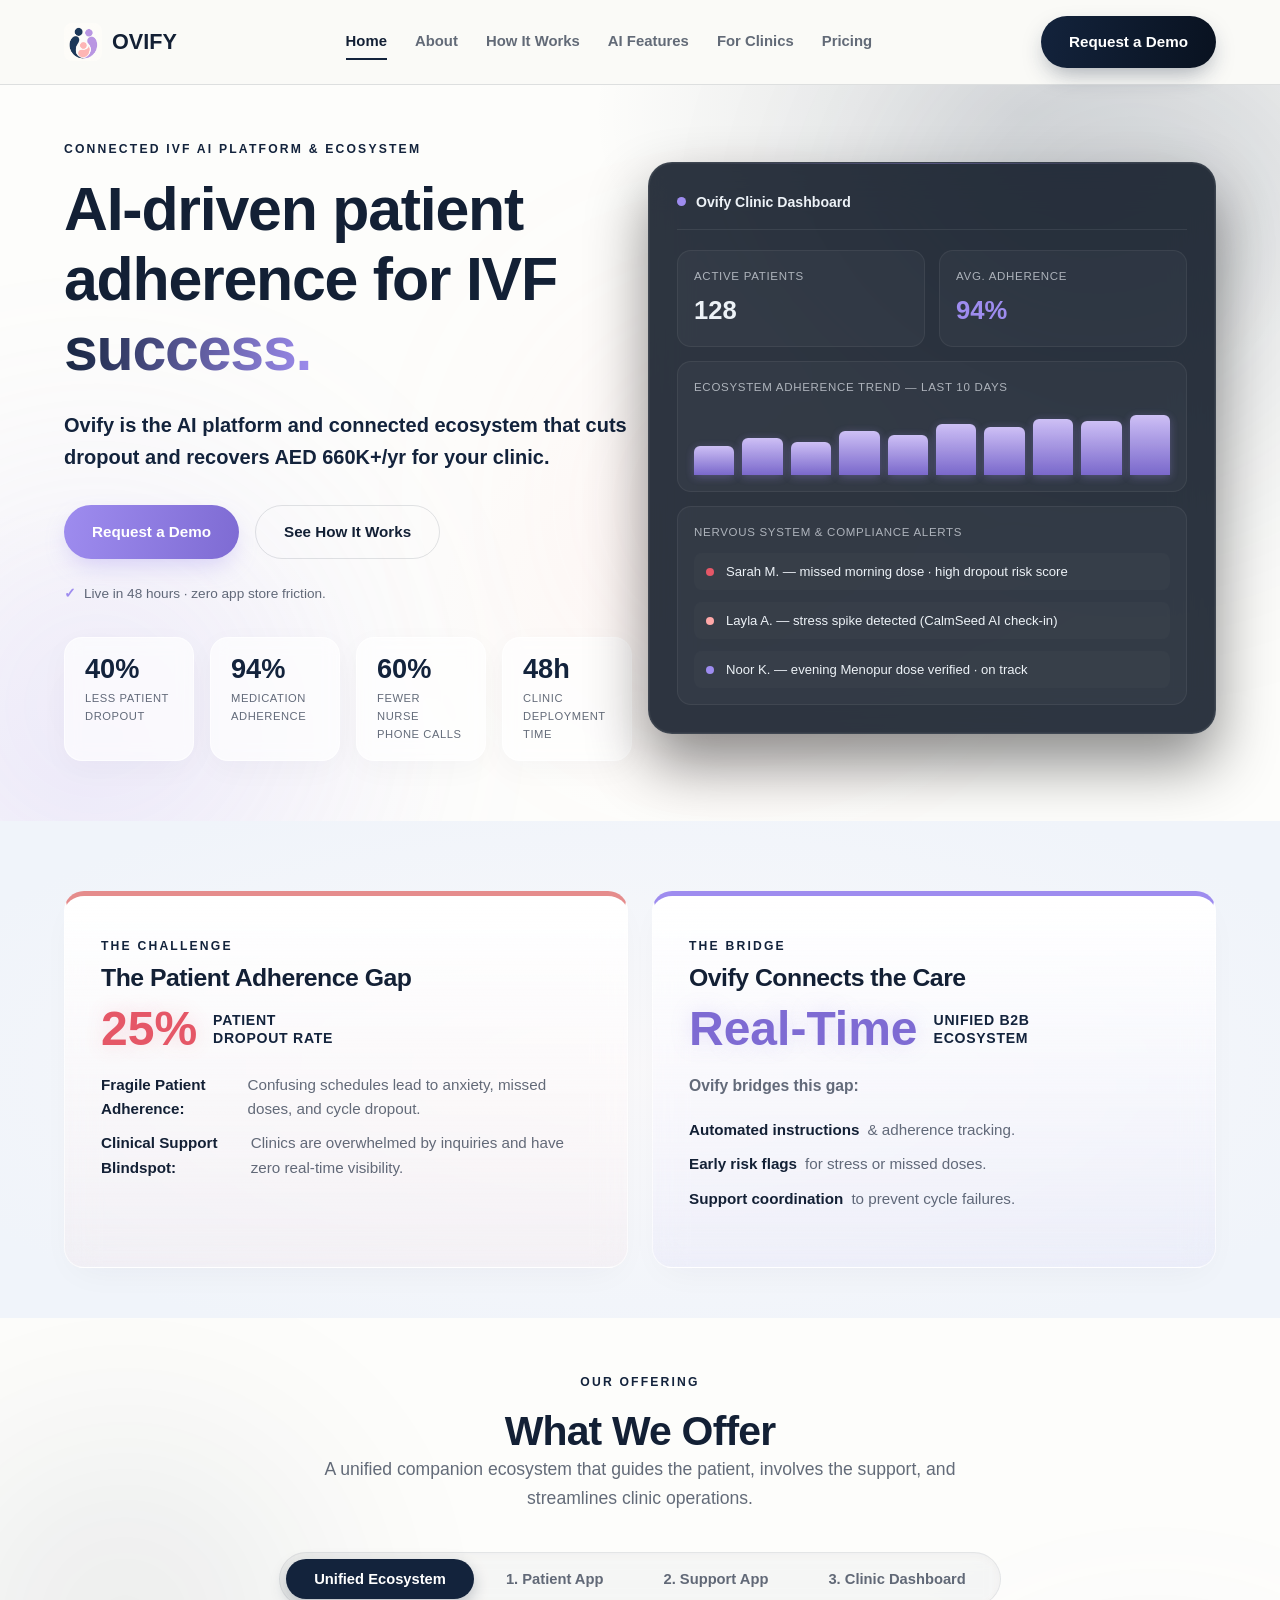
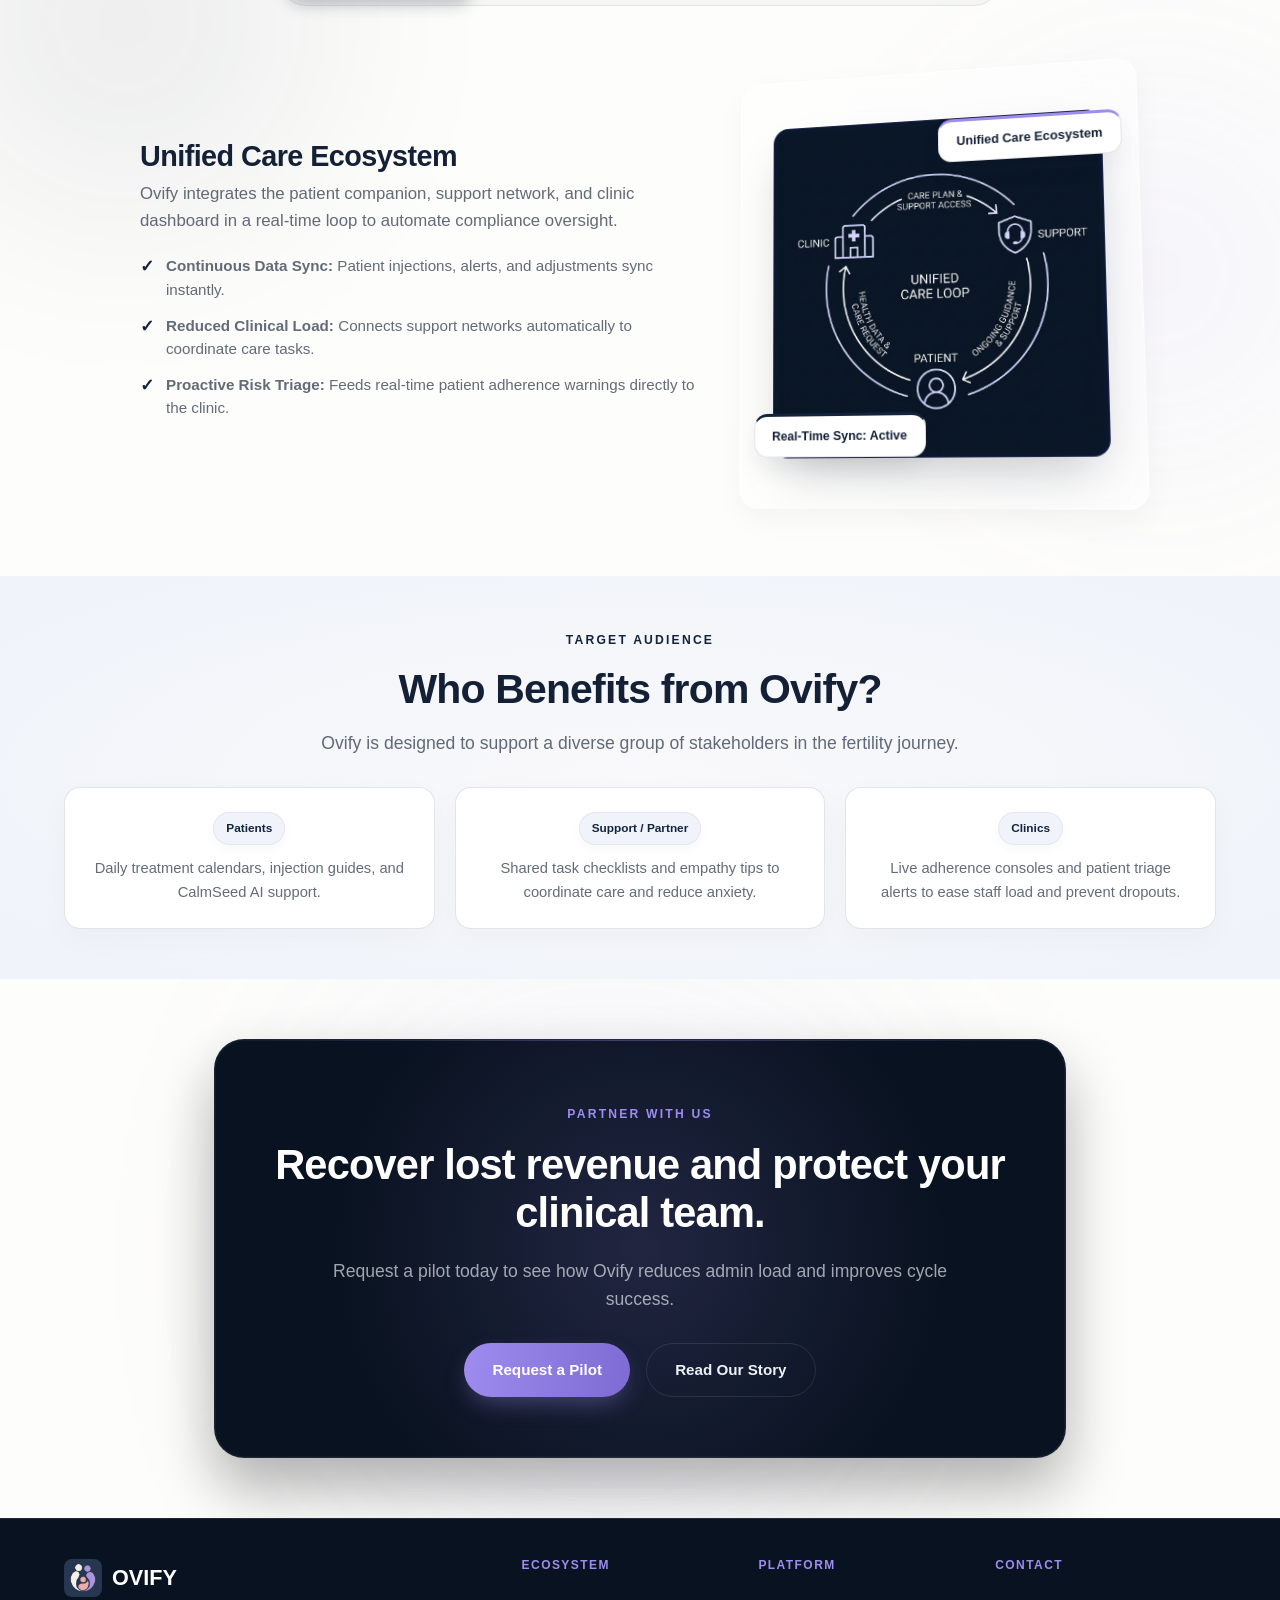
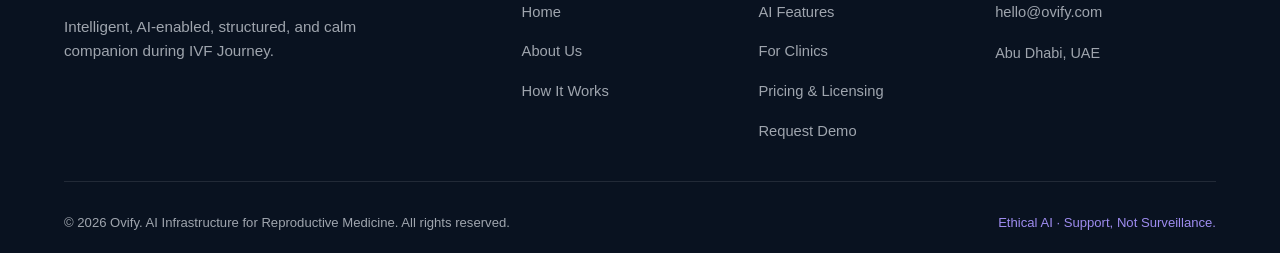
==== commit 7ebe7ff7: "Update homepage hero headline to focus on AI-driven patient adherence for IVF success" ====
--- a/index.html
+++ b/index.html
@@ -857,7 +857,7 @@
     <div class="wrap grid-2">
       <div class="reveal">
         <span class="eyebrow">Connected IVF AI Platform &amp; Ecosystem</span>
-        <h1>Keep more IVF patients in <span class="grad-text">treatment.</span></h1>
+        <h1>AI-driven patient adherence for IVF <span class="grad-text">success.</span></h1>
         <p class="sub" style="font-weight: 600; color: var(--navy); margin-bottom: 32px; font-size: 1.25rem;">
           Ovify is the AI platform and connected ecosystem that cuts dropout and recovers AED 660K+/yr for your clinic.
         </p>
@@ -934,7 +934,6 @@
     </div>
   </section>
 
-  <!-- ===== WHY FERTIQ EXISTS ===== -->
   <!-- ===== WHY OVIFY EXISTS ===== -->
   <section class="why-exists alt">
     <div class="wrap">
